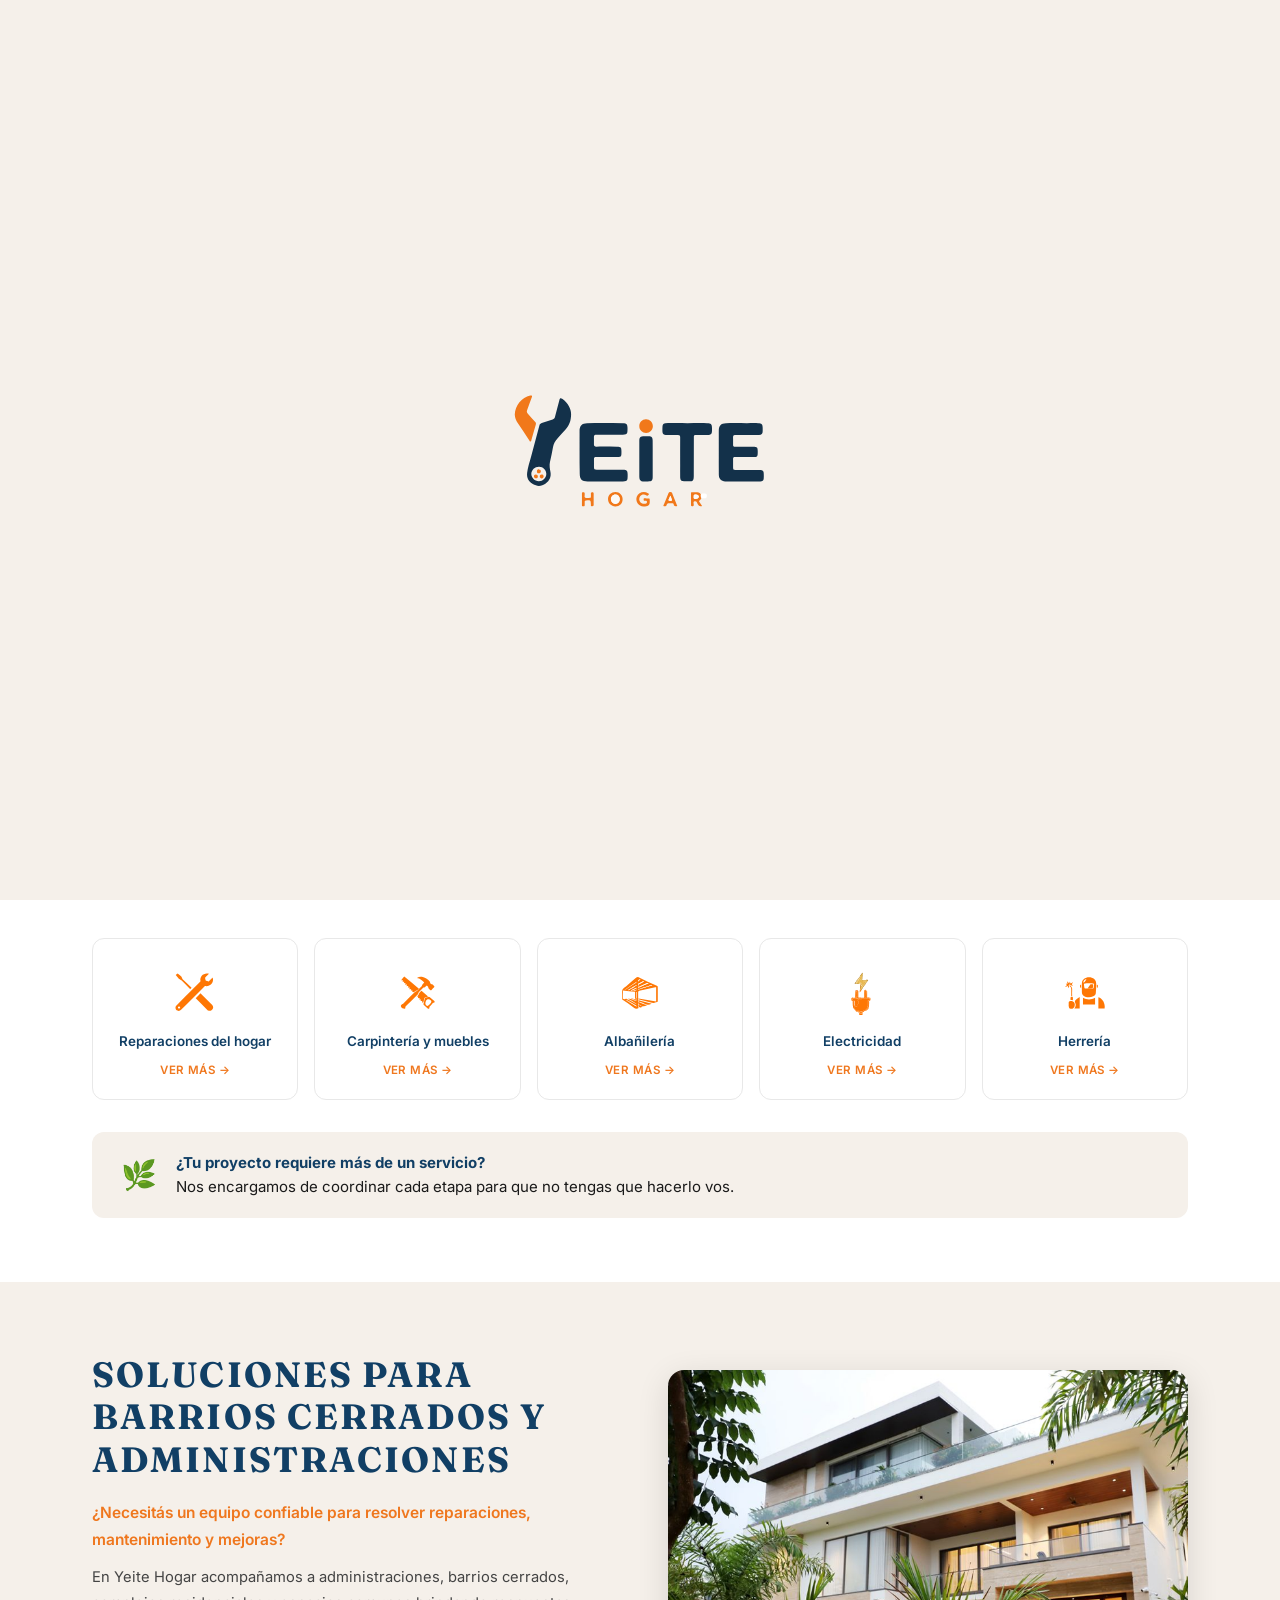
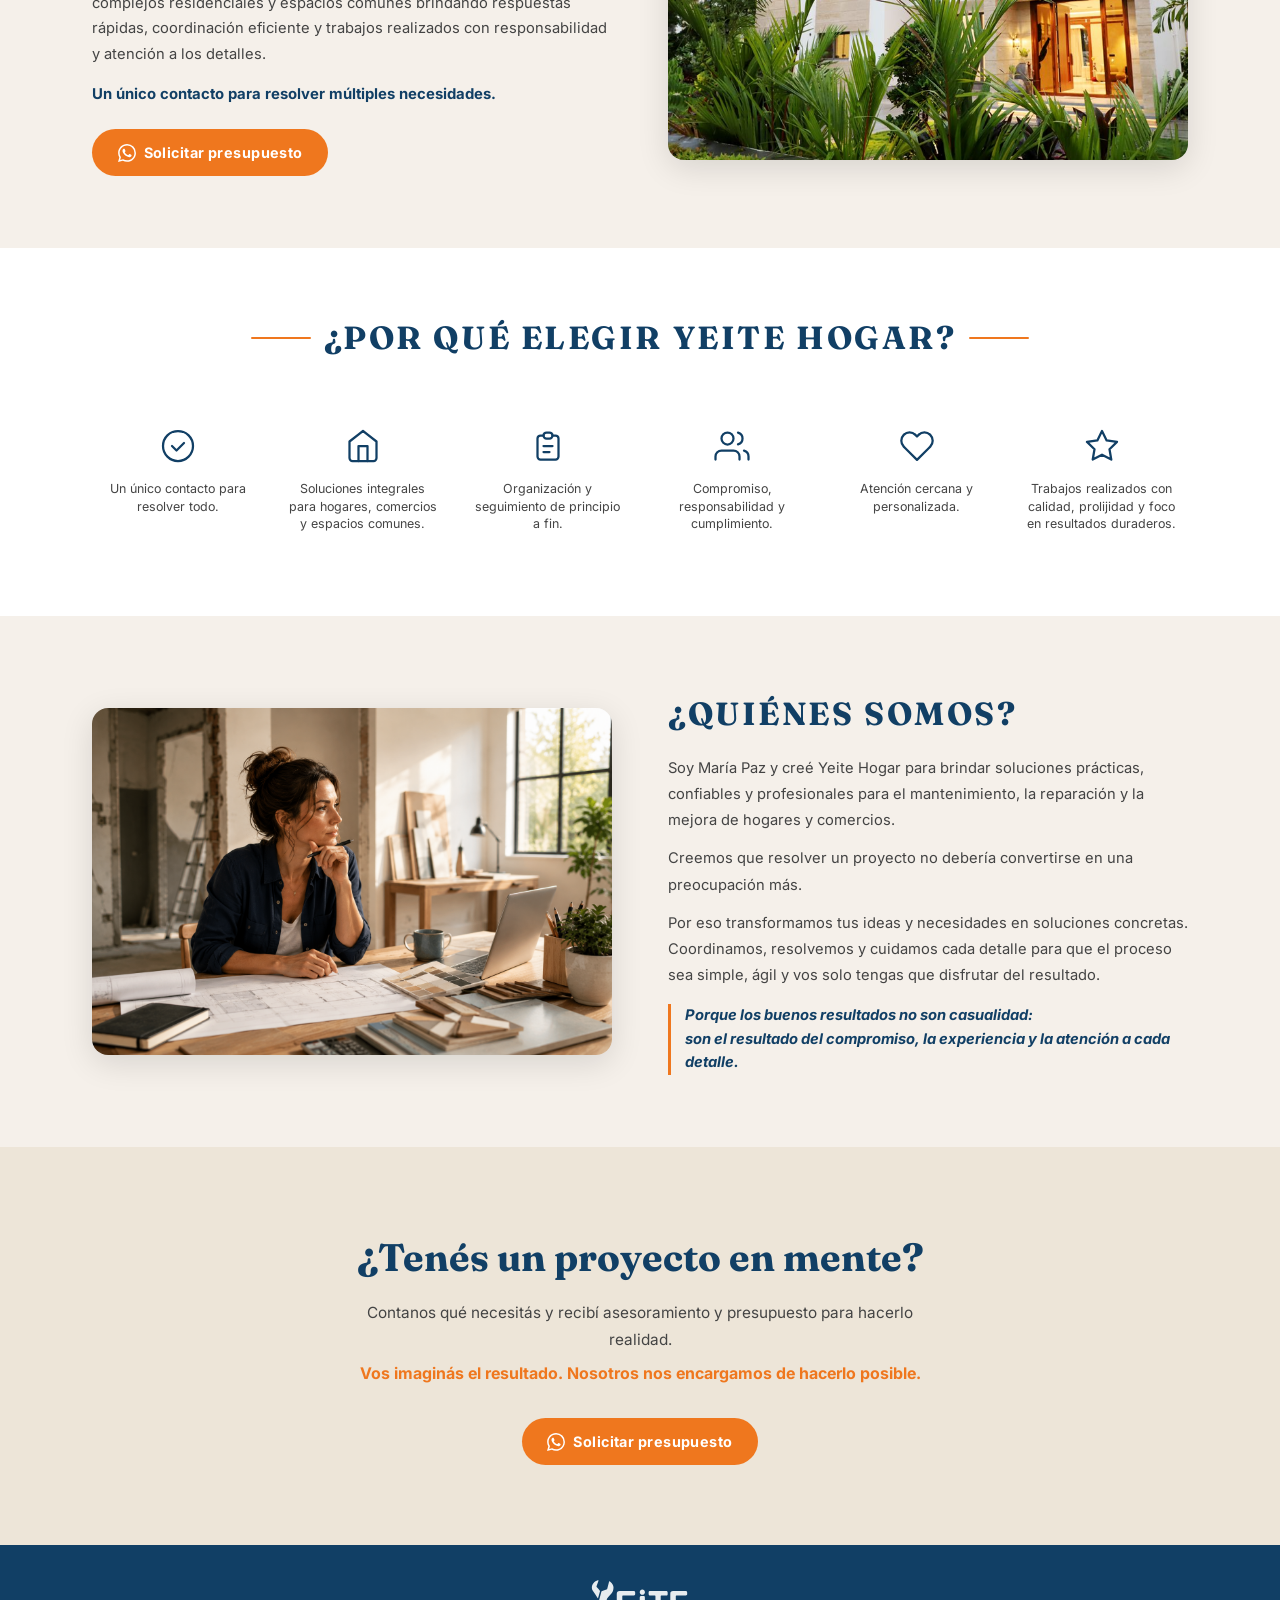
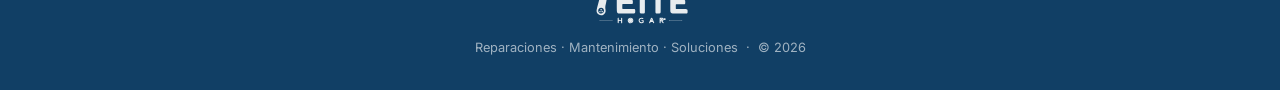
==== index.html @ 860bdb2c "Initial commit: sitio web Yeite Hogar Co-Authored-By: Claude Sonnet 5 <noreply@anthropic.com>" ====
<!DOCTYPE html>
<html lang="es">
<head>
  <meta charset="UTF-8">
  <meta name="viewport" content="width=device-width, initial-scale=1.0">
  <title>Yeite Hogar – Hogar · Mantenimiento · Soluciones</title>
  <link rel="preconnect" href="https://fonts.googleapis.com">
  <link rel="preconnect" href="https://fonts.gstatic.com" crossorigin>
  <link href="https://fonts.googleapis.com/css2?family=Fraunces:ital,opsz,wght@0,9..144,400;0,9..144,700;1,9..144,400&family=Inter:wght@400;500;600;700&display=swap" rel="stylesheet">
  <link rel="icon" type="image/x-icon" href="assets/img/favicon.ico">
  <link rel="stylesheet" href="assets/css/styles.css">

  <!-- Google tag (gtag.js) -->
<script async src="https://www.googletagmanager.com/gtag/js?id=G-6PPZXK1RP9"></script>
<script>
  window.dataLayer = window.dataLayer || [];
  function gtag(){dataLayer.push(arguments);}
  gtag('js', new Date());

  gtag('config', 'G-6PPZXK1RP9');
</script>

  <!-- Google tag (gtag.js) -->
<script async src="https://www.googletagmanager.com/gtag/js?id=G-9BJTFR44V6"></script>
<script>
  window.dataLayer = window.dataLayer || [];
  function gtag(){dataLayer.push(arguments);}
  gtag('js', new Date());

  gtag('config', 'G-9BJTFR44V6');
</script>

<!-- Google Tag Manager -->
<script>(function(w,d,s,l,i){w[l]=w[l]||[];w[l].push({'gtm.start':
new Date().getTime(),event:'gtm.js'});var f=d.getElementsByTagName(s)[0],
j=d.createElement(s),dl=l!='dataLayer'?'&l='+l:'';j.async=true;j.src=
'https://www.googletagmanager.com/gtm.js?id='+i+dl;f.parentNode.insertBefore(j,f);
})(window,document,'script','dataLayer','GTM-WVPDNW99');</script>
<!-- End Google Tag Manager -->
</head>
<body>

  <!-- Google Tag Manager (noscript) -->
<noscript><iframe src="https://www.googletagmanager.com/ns.html?id=GTM-WVPDNW99"
height="0" width="0" style="display:none;visibility:hidden"></iframe></noscript>
<!-- End Google Tag Manager (noscript) -->

  <!-- ── PRELOADER ── -->
  <div id="preloader" aria-hidden="true">
    <div class="preloader-logo-wrap">
      <svg id="preloader-logo" viewBox="0 0 600 292" xmlns="http://www.w3.org/2000/svg">
        <style>
          #preloader-logo .st3{fill:#13314A;}
          #preloader-logo .st4{fill:#F1781A;}
          #preloader-logo .st2{fill:#FFFFFF;}
          #preloader-logo .st5{fill:#FDFAF7;}
        </style>

        <g id="pl-llave">
          <path class="st3" d="M141,62.4c-0.1,16.2-4.4,26.4-12.3,35.2c-6.4,7.1-12.6,14.3-19.2,21.1c-5.4,5.7-8.9,12-10.2,19.9
            c-1.9,11.5-4.5,22.8-7.1,34.2c-1.8,8-0.1,15.7,1.2,23.6c1.9,11-2.1,20-11,26.4c-9.5,6.8-19.8,7.3-29.8,1.3
            c-9.5-5.6-14.4-14.4-13.1-25.4c1.4-12.8,5.9-25,9.1-37.5c6.2-24,12.9-47.9,19.1-72c0.9-3.4,2.6-4.9,5.6-5.9
            c8.4-2.8,16.7-5.9,25.1-8.5c3.2-1,4.7-2.7,5.5-6c3.2-12.8,6.7-25.5,10-38.3c1.4-5.3,2.7-5.8,7.4-2.7
            C133.4,35.9,141.1,51.2,141,62.4z M67.1,183.9c-9.7-0.2-17.7,7.3-17.9,16.5c-0.2,9.1,7.8,17.2,17.3,17.3
            c9.2,0.1,17.1-7.6,17.3-16.7C83.9,191.8,76.4,184,67.1,183.9z"/>
          <path class="st4" d="M11,63.7c0.9-21,16-39.4,35.6-43.8c1.3-0.3,2.8-1.1,3.9,0.1c1.1,1.2,0.2,2.6-0.2,3.9
            c-3.5,9.8-7,19.6-10.7,29.4c-1.3,3.3-1,5.6,1.6,8.3c5.9,6.2,11.3,12.8,17.1,19.2c1.7,1.8,2,3.4,1.3,5.8
            c-3.5,11.9-6.8,23.9-10.2,35.9c-0.4,1.3-0.4,3.1-2,3.4c-1.7,0.3-2.1-1.6-2.8-2.7c-9.6-14.4-19-28.9-28.7-43.2
            C12.4,74.9,11.4,69.2,11,63.7z"/>
          <path class="st4" d="M65.5,199.2c-2.3-0.3-3.6-2.2-3.4-5c0.2-2.7,2-4.2,4.7-4.1c2.9,0.1,4.7,1.9,4.4,4.8
            C71,197.7,69.3,199.5,65.5,199.2z"/>
          <path class="st4" d="M64.3,205.7c0,3.3-1.7,5-4.3,5.1c-2.6,0.1-4.6-1.4-4.7-4.1c-0.1-2.7,1.2-4.8,4.4-4.8
            C62.6,201.9,63.9,203.6,64.3,205.7z"/>
          <path class="st4" d="M73.1,211c-2.4-0.5-4.4-1.7-4.4-4.5c-0.1-2.9,1.4-4.7,4.4-4.7c2.7,0,4.4,1.5,4.5,4.2
            C77.8,208.9,75.9,210.4,73.1,211z"/>
        </g>

        <g class="pl-letter" data-x="160">
          <path class="st3" d="M160.5,150.3c0-16.4,0-32.8,0-49.1c0-11.7,5.6-17.7,17.4-17.8c27.6-0.2,55.2-0.1,82.9,0
            c8.2,0,10.3,2.5,10.4,10.8c0,16.1,0,16.1-16,16.1c-18.1,0-36.2,0-54.3,0c-6.4,0-7.2,0.9-7.2,7.3c0,4.8,0.1,9.7,0,14.5
            c-0.2,4,1.5,5.5,5.5,5.5c15.9-0.1,31.8,0,47.8,0c8.8,0,10.2,1.4,10.2,10.4c0,13.5-0.1,13.6-13.5,13.6c-14.5,0-29,0-43.5,0
            c-5.7,0-6.4,0.8-6.4,6.5c0,5.6,0,11.2,0,16.8c0.1,5.3,1,6.2,6.4,6.2c20.3,0,40.6,0,60.9,0.1c8.4,0,10.3,1.9,10.4,10.5
            c0.1,15.9-0.1,16.1-16.1,16.1c-25.4,0-50.9,0-76.3,0c-13.2,0-18.2-5.1-18.2-18.4C160.5,183.1,160.5,166.7,160.5,150.3z"/>
        </g>

        <g class="pl-letter" data-x="298">
          <path class="st3" d="M329.3,165.8c0,13.6,0,27.1,0,40.7c0,9.4-1.9,11.3-11.1,11.3c-3.9,0-7.8,0-11.7,0c-4.4,0-6.9-2.4-7.7-6.6
            c-0.3-1.7-0.4-3.4-0.4-5.1c0-26.8,0-53.6,0-80.5c0-10,1.8-11.9,12-12c3.3-0.1,6.6-0.2,9.8,0c6.8,0.3,8.9,2.5,9,9.2
            C329.4,137.1,329.3,151.5,329.3,165.8C329.3,165.8,329.3,165.8,329.3,165.8z"/>
          <path class="st4" d="M298.4,90.8c-0.1-8.8,6.8-16.1,15.3-16.1c8.8-0.1,16,7.2,16,16.1c0,8.3-7.1,15.5-15.5,15.5
            C305.4,106.3,298.5,99.6,298.4,90.8z"/>
        </g>

        <g class="pl-letter" data-x="340">
          <path class="st3" d="M409.4,83.4c15.1,0,30.3-0.1,45.4,0c9.5,0.1,11.3,2.1,11.4,11.7c0.1,15-0.5,15.6-15.8,15.7
            c-6.6,0-13.1,0-19.7,0c-6.1,0-6.4,0.2-6.4,6.3c-0.1,29.2-0.1,58.3-0.2,87.5c0,2.2-0.1,4.4-0.4,6.5c-0.5,4.4-3.2,6.6-7.6,6.6
            c-4.8,0.1-9.7,0.1-14.5,0c-6-0.1-8.8-2.7-8.9-8.9c-0.1-10.1,0-20.3,0-30.4c0-20.7-0.1-41.5,0-62.2c0-4.1-1.3-5.6-5.4-5.5
            c-8.4,0.2-16.8,0.1-25.3,0c-8-0.1-10.2-2.4-10.3-10.4c0-3.4,0-6.9,0.3-10.3c0.4-3.9,2.7-6,6.7-6.4c8.4-0.8,16.8-0.3,25.2-0.4
            C392.6,83.3,401,83.4,409.4,83.4C409.4,83.4,409.4,83.4,409.4,83.4z"/>
        </g>

        <g class="pl-letter" data-x="481">
          <path class="st3" d="M481.8,150.3c0-16.5,0-33.1,0-49.6c0-11.6,4.8-16.9,16.7-17.2c16.1-0.4,32.2-0.1,48.2-0.1
            c8.6,0,17.2-0.1,25.8,0c8.4,0.1,10.5,2.3,10.6,10.6c0,2.7,0,5.3,0,8c-0.1,6.1-2.4,8.5-8.5,8.5c-16.9,0-33.7,0-50.6,0
            c-9.3,0-9.3,0-9.2,9.4c0,3.9,0,7.8,0,11.7c0,5.9,0.3,6.2,6.5,6.2c13.3,0,26.5,0,39.8,0c9.2,0,10.5,1.2,10.6,10.5
            c0.1,13.1-0.3,13.5-13.1,13.4c-12.5,0-25,0-37.5,0c-6,0-6.3,0.3-6.3,6.5c0,5.5,0,10.9,0,16.4c0,6,0.7,6.8,6.6,6.8
            c17.3,0,34.7,0,52,0c1.7,0,3.4,0.1,5.1,0.1c4.1,0,6.6,2.2,6.9,6.1c0.4,4.5,0.4,9.1,0.1,13.5c-0.4,4.7-2.9,6.7-7.9,6.7
            c-27,0.1-54,0.1-81,0c-9.3,0-14.6-5.7-14.7-15.1C481.7,185.3,481.8,167.8,481.8,150.3z"/>
        </g>

        <g class="pl-letter" data-x="166">
          <path class="st4" d="M193.1,258.9c0,4.4-0.1,8.7,0,13.1c0.1,2.4-0.8,3.2-3.2,3.3c-2.4,0-3.6-0.6-3.2-3.1c0-0.3,0-0.6,0-0.9
            c-0.2-10.7-0.6-11-11.7-9.6c-2,0.3-2.7,1.1-2.6,2.9c0.1,2.3-0.1,4.7,0,7c0.1,2.4-0.4,3.6-3.3,3.7c-3.2,0.1-3.1-1.7-3.1-3.8
            c0-8.6,0.1-17.2,0-25.7c0-2.1,0.5-3.1,2.9-3.1c2.2,0,3.7,0.5,3.5,3.1c-0.1,0.6-0.1,1.3,0,1.9c0.4,2.6-1.7,6.4,1.2,7.7
            c3.5,1.5,7.7,0.5,11.6,0.2c1.4-0.1,1.5-1.3,1.5-2.5c0-2.2,0.1-4.4,0-6.6c-0.1-2.2,0-3.9,3.1-3.8c2.8,0,3.4,1.2,3.3,3.7
            C193,250.5,193.1,254.7,193.1,258.9z"/>
        </g>

        <g class="pl-letter" data-x="226">
          <path class="st4" d="M259.9,259c-0.1,9.8-7.2,16.8-16.9,16.7c-9.5-0.1-16.8-7.4-16.8-17c0-9.4,7.7-16.6,17.3-16.5
            C253,242.4,260.1,249.7,259.9,259z M253.4,258.6c-0.1-5.9-4.6-10.6-10.2-10.6c-5.8,0-10.5,5.1-10.3,11c0.2,6.3,4.7,10.9,10.5,10.8
            C249.4,269.6,253.5,265.1,253.4,258.6z"/>
          <path class="st5" d="M253.4,258.6c0.1,6.4-4,11-10,11.2c-5.8,0.2-10.3-4.4-10.5-10.8c-0.2-5.9,4.6-11,10.3-11
            C248.8,248,253.3,252.7,253.4,258.6z"/>
        </g>

        <g class="pl-letter" data-x="284">
          <path class="st4" d="M315.5,257.1c7.7,0.2,6.7-1.5,7,6.4c0.2,8.6-1.8,10.6-11,12c-14.4,2.2-22.8-11.2-19-22.1
            c3.6-10.3,16.7-14.5,25.9-8.3c1.3,0.9,3.5,1.6,1.5,3.8c-1.3,1.5-2.1,3.1-4.8,1.3c-5.5-3.5-11.3-2.5-14.7,1.8
            c-3.2,4-2.8,10.7,0.9,14.6c2.9,3,9.3,3.9,13.1,2c1.9-1,1.5-2.5,1.6-4c0.1-2.1-1.3-2.2-2.8-2.2c-0.9,0-1.9,0-2.8,0
            c-2.1,0-1.9-1.5-2-2.9c0-1.4,0.2-2.5,1.9-2.5C312.1,257.1,313.8,257.1,315.5,257.1z"/>
        </g>

        <g class="pl-letter" data-x="357">
          <path class="st4" d="M386,274.6c-4.6,1.1-7.6,0.8-8.3-3.9c-0.3-2-1.7-2.7-3.7-2.6c-2.3,0.1-4.7,0.2-7,0c-3-0.3-4.6,0.9-5.5,3.7
            c-0.4,1.5-0.7,3.6-3.1,3.5c-1.4,0-3.1,0.6-4-0.5c-0.9-1,0.3-2.3,0.7-3.4c3.3-8.4,6.8-16.7,10.1-25.1c0.9-2.4,2-3.7,5-3.7
            c3.2,0,3.8,1.8,4.7,4.1C378.6,255.9,382.3,265.1,386,274.6z M369.8,250.8c-1.3,3.2-2.4,6.2-3.7,9.1c-0.7,1.7-0.5,2.5,1.6,2.7
            c6.3,0.8,7.1-0.2,4.7-6.1C371.7,254.7,371.5,252.6,369.8,250.8z"/>
          <path class="st5" d="M369.8,250.8c1.7,1.7,1.9,3.8,2.6,5.7c2.4,6,1.6,6.9-4.7,6.1c-2-0.3-2.3-1-1.6-2.7
            C367.4,257,368.5,254,369.8,250.8z"/>
        </g>

        <g class="pl-letter" data-x="410">
          <path class="st4" d="M443.3,274.6c-4.9,1.6-7.6,0-10-3.9c-1.7-2.9-2.4-8.3-7.4-6.8c-4,1.2-1.5,5.6-1.8,8.5
            c-0.3,2.8-1.7,2.7-3.7,2.8c-2.1,0.2-2.7-0.7-2.7-2.7c0.1-9,0-18.1,0-27.1c0-1.6,0.2-2.7,2.3-2.6c4,0.1,8.1-0.2,12.1,0.1
            c4.4,0.3,8,2.3,9.2,6.7c1.2,4.3,1,8.8-3.4,11.7c-2,1.3-1.9,2.3-0.7,4.1C439.3,268.1,441.1,271.2,443.3,274.6z M424,253.4
            c-0.6,3.3,0.1,5.1,4,4.8c3.6-0.3,7.1-0.2,7.8-4.7c0.4-3.1-2.7-5.3-6.8-5.4C425.2,248.1,422.9,249.3,424,253.4z"/>
          <path class="st5" d="M424,253.4c-1-4.2,1.2-5.3,5-5.3c4.1,0.1,7.2,2.3,6.8,5.4c-0.6,4.5-4.2,4.4-7.8,4.7
            C424.1,258.5,423.3,256.7,424,253.4z"/>
          <path class="st2" d="M450,256.6h-5.7c-2.3,0-4.1-1.9-4.1-4.1v-2.6c0-2.3,1.9-4.1,4.1-4.1h5.7c2.3,0,4.1,1.9,4.1,4.1v2.6
            C454.1,254.8,452.3,256.6,450,256.6z"/>
        </g>
      </svg>
    </div>
  </div>

  <!-- ── NAV ── -->
  <nav>
    <div class="nav-inner">
      <a class="nav-logo" href="index.html">
        <img src="assets/img/logo.svg" alt="Yeite Hogar">
      </a>
      <button class="nav-toggle" aria-label="Abrir menú" aria-expanded="false">
        <span></span><span></span><span></span>
      </button>
      <ul class="nav-links">
        <li class="nav-dropdown">
          <button class="nav-drop-toggle" aria-haspopup="true" aria-expanded="false">
            Servicios
            <svg class="nav-drop-caret" viewBox="0 0 24 24"><polyline points="6 9 12 15 18 9"/></svg>
          </button>
          <ul class="nav-dropdown-menu">
            <li><a href="servicios/reparaciones-hogar.html">Reparaciones del hogar</a></li>
            <li><a href="servicios/carpinteria-muebles.html">Carpintería y muebles</a></li>
            <li><a href="servicios/albanileria.html">Albañilería</a></li>
            <li><a href="servicios/electricidad.html">Electricidad</a></li>
            <li><a href="servicios/herreria.html">Herrería</a></li>
          </ul>
        </li>
        <li><a href="#consorcios">Consorcios y administraciones</a></li>
        <li><a href="#quienes">Sobre nosotros</a></li>
        <li><a href="https://www.instagram.com/yeiteservicios" target="_blank">  <img src="assets/img/ico-instagram.svg" alt="Instagram" width="20px"></a></li>
        <li>
          <a href="https://wa.me/5491125984838?text=Hola%20Yeite%20Hogar%2C%20necesito%20un%20presupuesto." class="nav-cta" target="_blank" rel="noopener">
            <img src="assets/img/ico-whatsapp.svg" alt="">
            Solicitar presupuesto
          </a>
        </li>
      </ul>
    </div>
  </nav>

  <!-- ══════════════════════════════════════════════
       HERO
       ══════════════════════════════════════════════ -->
  <section id="hero">
    <div class="hero-inner">
      <div class="hero-text">
        <h1 class="hero-headline">
          Todo lo que tu hogar o comercio necesita,<br>
          <span class="accent">resuelto en un solo lugar.</span>
        </h1>
        <div class="hero-divider"></div>
        <p class="hero-lead">Vos nos contás qué necesitás.<br>Nosotros nos ocupamos del resto.</p>
        <p class="hero-sub">Realizamos reparaciones, instalaciones, mantenimiento y mejoras para hogares y comercios, ocupándonos de cada etapa del trabajo con compromiso, prolijidad y atención a los detalles.</p>
        <a href="https://wa.me/5491125984838?text=Hola%20Yeite%20Hogar%2C%20necesito%20un%20presupuesto." class="btn-orange" target="_blank" rel="noopener">
          <img src="assets/img/ico-whatsapp.svg" alt="">
          Solicitar presupuesto
        </a>
        <div class="hero-wa-note">
          <img src="assets/img/ico-whatsapp2.svg" alt="">
          Respuesta rápida
        </div>
      </div>
      <div class="hero-img-wrap">
        <video class="hero-video" autoplay muted loop playsinline preload="auto" poster="assets/img/image0.png" aria-label="Interior de hogar moderno">
          <source src="assets/img/video-hero.mp4" type="video/mp4">
        </video>
      </div>
    </div>
  </section>

  <!-- ══════════════════════════════════════════════
       SERVICIOS
       ══════════════════════════════════════════════ -->
  <section id="servicios">
    <div class="wrap">
      <div class="section-header-center">
        <h2>Servicios</h2>
        <p>Brindamos soluciones prácticas, eficientes y duraderas para que tus espacios funcionen exactamente como los necesitás.</p>
      </div>

      <div class="servicios-grid">

        <a class="srv-card" href="servicios/reparaciones-hogar.html">
          <div class="srv-card-icon"><img src="assets/img/ico-accesorios.svg" alt=""></div>
          <h3>Reparaciones del hogar</h3>
          <span class="srv-card-more">Ver más →</span>
        </a>

        <a class="srv-card" href="servicios/carpinteria-muebles.html">
          <div class="srv-card-icon"><img src="assets/img/ico-carpinteria.svg" alt=""></div>
          <h3>Carpintería y muebles</h3>
          <span class="srv-card-more">Ver más →</span>
        </a>

        <a class="srv-card" href="servicios/albanileria.html">
          <div class="srv-card-icon"><img src="assets/img/ico-pergola.svg" alt=""></div>
          <h3>Albañilería</h3>
          <span class="srv-card-more">Ver más →</span>
        </a>

        <a class="srv-card" href="servicios/electricidad.html">
          <div class="srv-card-icon"><img src="assets/img/ico-electrico.svg" alt=""></div>
          <h3>Electricidad</h3>
          <span class="srv-card-more">Ver más →</span>
        </a>

        <a class="srv-card" href="servicios/herreria.html">
          <div class="srv-card-icon"><img src="assets/img/ico-herreria.svg" alt=""></div>
          <h3>Herrería</h3>
          <span class="srv-card-more">Ver más →</span>
        </a>

      </div>

      <div class="banner-cta">
        <div class="banner-cta-icon">🌿</div>
        <p><strong>¿Tu proyecto requiere más de un servicio?</strong><br>
        Nos encargamos de coordinar cada etapa para que no tengas que hacerlo vos.</p>
      </div>
    </div>
  </section>

  <!-- ══════════════════════════════════════════════
       CONSORCIOS Y ADMINISTRACIONES
       ══════════════════════════════════════════════ -->
  <section id="consorcios">
    <div class="consorcios-inner">
      <div class="consorcios-text">
        <h2>Soluciones para barrios cerrados y administraciones</h2>
        <p class="c-lead">¿Necesitás un equipo confiable para resolver reparaciones, mantenimiento y mejoras?</p>
        <p>En Yeite Hogar acompañamos a administraciones, barrios cerrados, complejos residenciales y espacios comunes brindando respuestas rápidas, coordinación eficiente y trabajos realizados con responsabilidad y atención a los detalles.</p>
        <p class="c-bold">Un único contacto para resolver múltiples necesidades.</p>
        <a href="https://wa.me/5491125984838?text=Hola%20Yeite%20Hogar%2C%20necesito%20un%20presupuesto." class="btn-orange" target="_blank" rel="noopener">
          <img src="assets/img/ico-whatsapp.svg" alt="">
          Solicitar presupuesto
        </a>
      </div>
      <div class="consorcios-img">
        <img src="assets/img/nosotros.png" alt="Barrio cerrado">
      </div>
    </div>
  </section>

  <!-- ══════════════════════════════════════════════
       POR QUÉ ELEGIRNOS
       ══════════════════════════════════════════════ -->
  <section id="porque">
    <div class="porque-inner">
      <div class="section-header-center">
        <h2>¿Por qué elegir Yeite Hogar?</h2>
      </div>
      <div class="porque-grid">

        <div class="porque-item">
          <div class="porque-item-icon">
            <svg viewBox="0 0 24 24"><circle cx="12" cy="12" r="10"/><path d="M8 12l3 3 5-5"/></svg>
          </div>
          <p>Un único contacto para resolver todo.</p>
        </div>

        <div class="porque-item">
          <div class="porque-item-icon">
            <svg viewBox="0 0 24 24"><path d="M3 9l9-7 9 7v11a2 2 0 01-2 2H5a2 2 0 01-2-2z"/><polyline points="9 22 9 12 15 12 15 22"/></svg>
          </div>
          <p>Soluciones integrales para hogares, comercios y espacios comunes.</p>
        </div>

        <div class="porque-item">
          <div class="porque-item-icon">
            <svg viewBox="0 0 24 24"><path d="M9 5H7a2 2 0 00-2 2v12a2 2 0 002 2h10a2 2 0 002-2V7a2 2 0 00-2-2h-2"/><rect x="9" y="3" width="6" height="4" rx="2"/><path d="M9 12h6M9 16h4"/></svg>
          </div>
          <p>Organización y seguimiento de principio a fin.</p>
        </div>

        <div class="porque-item">
          <div class="porque-item-icon">
            <svg viewBox="0 0 24 24"><path d="M17 21v-2a4 4 0 00-4-4H5a4 4 0 00-4 4v2"/><circle cx="9" cy="7" r="4"/><path d="M23 21v-2a4 4 0 00-3-3.87M16 3.13a4 4 0 010 7.75"/></svg>
          </div>
          <p>Compromiso, responsabilidad y cumplimiento.</p>
        </div>

        <div class="porque-item">
          <div class="porque-item-icon">
            <svg viewBox="0 0 24 24"><path d="M20.84 4.61a5.5 5.5 0 00-7.78 0L12 5.67l-1.06-1.06a5.5 5.5 0 00-7.78 7.78l1.06 1.06L12 21.23l7.78-7.78 1.06-1.06a5.5 5.5 0 000-7.78z"/></svg>
          </div>
          <p>Atención cercana y personalizada.</p>
        </div>

        <div class="porque-item">
          <div class="porque-item-icon">
            <svg viewBox="0 0 24 24"><polygon points="12 2 15.09 8.26 22 9.27 17 14.14 18.18 21.02 12 17.77 5.82 21.02 7 14.14 2 9.27 8.91 8.26 12 2"/></svg>
          </div>
          <p>Trabajos realizados con calidad, prolijidad y foco en resultados duraderos.</p>
        </div>

      </div>
    </div>
  </section>

  <!-- ══════════════════════════════════════════════
       QUIÉNES SOMOS
       ══════════════════════════════════════════════ -->
  <section id="quienes">
    <div class="quienes-inner">
      <div class="quienes-img">
        <img src="assets/img/image1.png" alt="Equipo Yeite Hogar">
      </div>
      <div class="quienes-content">
        <h2>¿Quiénes somos?</h2>
        <p>Soy María Paz y creé Yeite Hogar para brindar soluciones prácticas, confiables y profesionales para el mantenimiento, la reparación y la mejora de hogares y comercios.</p>
        <p>Creemos que resolver un proyecto no debería convertirse en una preocupación más.</p>
        <p>Por eso transformamos tus ideas y necesidades en soluciones concretas. Coordinamos, resolvemos y cuidamos cada detalle para que el proceso sea simple, ágil y vos solo tengas que disfrutar del resultado.</p>
        <div class="q-bold">
          Porque los buenos resultados no son casualidad:<br>
          son el resultado del compromiso, la experiencia y la atención a cada detalle.
        </div>
      </div>
    </div>
  </section>

  <!-- ══════════════════════════════════════════════
       CTA FINAL
       ══════════════════════════════════════════════ -->
  <section id="cta-final">
    <div class="cta-final-inner">
      <h2>¿Tenés un proyecto en mente?</h2>
      <p class="cta-sub">Contanos qué necesitás y recibí asesoramiento y presupuesto para hacerlo realidad.</p>
      <span class="cta-accent">Vos imaginás el resultado. Nosotros nos encargamos de hacerlo posible.</span>
      <a href="https://wa.me/5491125984838?text=Hola%20Yeite%20Hogar%2C%20necesito%20un%20presupuesto." class="btn-orange" target="_blank" rel="noopener">
        <img src="assets/img/ico-whatsapp.svg" alt="">
        Solicitar presupuesto
      </a>
    </div>
  </section>

  <!-- ── FOOTER ── -->
  <footer>
    <img src="assets/img/logo_footer.svg" width="100" alt="Yeite Hogar">
    <p>Reparaciones · Mantenimiento · Soluciones &nbsp;·&nbsp; © 2026</p>
  </footer>

  <!-- ── WA Flotante ── -->
  <a class="wa-float" href="https://wa.me/5491125984838?text=Hola%20Yeite%20Hogar%2C%20necesito%20un%20presupuesto." target="_blank" rel="noopener" aria-label="Contactar por WhatsApp">
    <img src="assets/img/ico-whatsapp.svg" alt="">
  </a>

  <script>
    // Preloader animado: llave → gira y encastra → letras en cascada → fade out
    (function () {
      const preloader = document.getElementById('preloader');
      if (!preloader) return;
      const llave = document.getElementById('pl-llave');
      const logo = document.getElementById('preloader-logo');
      const letters = Array.from(document.querySelectorAll('.pl-letter'))
        .sort((a, b) => parseFloat(a.dataset.x) - parseFloat(b.dataset.x));
      const reduced = window.matchMedia('(prefers-reduced-motion: reduce)').matches;

      document.body.classList.add('pl-locked');

      function finish() {
        preloader.classList.add('pl-fade-out');
        document.body.classList.remove('pl-locked');
        setTimeout(() => preloader.classList.add('pl-done'), 400);
      }

      // Failsafe: nunca dejar el preloader colgado.
      const failsafe = setTimeout(finish, 5000);

      if (reduced) {
        llave.style.transition = 'none';
        llave.style.transform = 'translate(0,0) scale(1) rotate(0deg)';
        llave.classList.add('pl-appear');
        letters.forEach(l => l.classList.add('pl-in'));
        setTimeout(() => { clearTimeout(failsafe); finish(); }, 300);
        return;
      }

      requestAnimationFrame(() => llave.classList.add('pl-appear'));
      setTimeout(() => llave.classList.add('pl-spin'), 300);

      const letterStart = 300 + 1250;
      const staggerWindow = 700;
      const step = staggerWindow / letters.length;
      letters.forEach((l, i) => {
        setTimeout(() => l.classList.add('pl-in'), letterStart + i * step);
      });

      const lastLetterIn = letterStart + (letters.length - 1) * step + 320;
      setTimeout(() => logo.classList.add('pl-settle'), lastLetterIn);

      const holdEnd = lastLetterIn + 200 + 400;
      setTimeout(() => { clearTimeout(failsafe); finish(); }, holdEnd);
    })();

    // Menú hamburguesa
    const toggle = document.querySelector('.nav-toggle');
    const links  = document.querySelector('.nav-links');
    toggle.addEventListener('click', () => {
      const open = links.classList.toggle('open');
      toggle.classList.toggle('open', open);
      toggle.setAttribute('aria-expanded', open);
    });
    links.querySelectorAll('a').forEach(a => {
      a.addEventListener('click', () => {
        links.classList.remove('open');
        toggle.classList.remove('open');
        toggle.setAttribute('aria-expanded', false);
      });
    });

    // Dropdown "Servicios"
    document.querySelectorAll('.nav-dropdown').forEach(drop => {
      const dropToggle = drop.querySelector('.nav-drop-toggle');
      dropToggle.addEventListener('click', (e) => {
        e.stopPropagation();
        const isOpen = drop.classList.toggle('open');
        dropToggle.setAttribute('aria-expanded', isOpen);
      });
    });
    document.addEventListener('click', () => {
      document.querySelectorAll('.nav-dropdown.open').forEach(d => {
        d.classList.remove('open');
        d.querySelector('.nav-drop-toggle').setAttribute('aria-expanded', 'false');
      });
    });

    // Nav: transparente en hero → blanco al hacer scroll
    const nav = document.querySelector('nav');
    const updateNav = () => {
      nav.classList.toggle('scrolled', window.scrollY > 40);
    };
    window.addEventListener('scroll', updateNav, { passive: true });
    updateNav();

    // Video del hero: forzar mute (por si el navegador ignora el atributo) y
    // pausarlo si el usuario prefiere menos movimiento.
    const heroVideo = document.querySelector('.hero-video');
    if (heroVideo) {
      heroVideo.muted = true;
      const prefersReducedMotion = window.matchMedia('(prefers-reduced-motion: reduce)');
      if (prefersReducedMotion.matches) {
        heroVideo.pause();
      } else {
        heroVideo.play().catch(() => {});
      }
    }
  </script>

</body>
</html>
---- assets/css/styles.css ----
*, *::before, *::after { box-sizing: border-box; margin: 0; padding: 0; }

    :root {
      --navy:    #113F65;
      --orange:  #EF771E;
      --cream:   #F5F0EA;
      --cream2:  #EDE5D8;
      --white:   #FFFFFF;
      --ink:     #1A1A1A;
      --ink2:    #444444;
      --muted:   #888888;
      --max-w:   1160px;
    }

    html { scroll-behavior: smooth; }
    body { font-family: 'Inter', sans-serif; color: var(--ink); background: var(--white); font-size: 16px; line-height: 1.6; }
    img { display: block; max-width: 100%; }
    a { text-decoration: none; }

    .wrap { max-width: var(--max-w); margin: 0 auto; padding: 0 2rem; }

    /* ── Botones ── */
    .btn-orange {
      display: inline-flex; align-items: center; gap: .5rem;
      background: var(--orange); color: var(--white);
      font-weight: 700; font-size: .9rem; letter-spacing: .03em;
      padding: .75rem 1.6rem; border-radius: 50px;
      transition: background .2s; white-space: nowrap;
    }
    .btn-orange:hover { background: #d4660f; }
    .btn-orange img { width: 18px; height: 18px; }

    .btn-outline {
      display: inline-flex; align-items: center; gap: .5rem;
      border: 2px solid var(--navy); color: var(--navy);
      font-weight: 600; font-size: .9rem;
      padding: .65rem 1.4rem; border-radius: 50px;
      transition: background .2s, color .2s;
    }
    .btn-outline:hover { background: var(--navy); color: var(--white); }

    /* ── NAV ── */
    nav {
      position: fixed; top: 0; left: 0; right: 0; z-index: 100;
      background: transparent;
      border-bottom: 1px solid transparent;
      height: 68px;
      transition: background .35s ease, border-color .35s ease, box-shadow .35s ease;
    }
    nav.scrolled {
      background: rgba(255,255,255,.97);
      backdrop-filter: blur(12px);
      -webkit-backdrop-filter: blur(12px);
      border-bottom: 1px solid rgba(0,0,0,.07);
      box-shadow: 0 2px 12px rgba(0,0,0,.06);
    }
    .nav-inner {
      max-width: var(--max-w); margin: 0 auto; padding: 0 2rem;
      height: 100%; display: flex; align-items: center; justify-content: space-between; gap: 2rem;
    }
    .nav-logo img { height: 44px; width: auto; }

    .nav-links { list-style: none; display: flex; align-items: center; gap: 2rem; }
    .nav-links a {
      font-size: .75rem; font-weight: 600; color: var(--navy);
      letter-spacing: .04em; text-transform: uppercase;
      transition: color .2s;
    }
    .nav-links a:hover { color: var(--orange); }

    .nav-cta {
      background: var(--orange) !important;
      color: var(--white) !important;
      padding: .45rem 1.2rem !important;
      border-radius: 50px !important;
      display: inline-flex !important; align-items: center; gap: .4rem;
    }
    .nav-cta:hover { background: #d4660f !important; color: var(--white) !important; }
    .nav-cta img { width: 16px; height: 16px; }

    .nav-toggle {
      display: none; flex-direction: column; gap: 5px;
      background: none; border: none; cursor: pointer; padding: 4px;
    }
    .nav-toggle span {
      display: block; width: 24px; height: 2px;
      background: var(--navy); border-radius: 2px;
      transition: transform .25s, opacity .25s;
    }
    .nav-toggle.open span:nth-child(1) { transform: translateY(7px) rotate(45deg); }
    .nav-toggle.open span:nth-child(2) { opacity: 0; }
    .nav-toggle.open span:nth-child(3) { transform: translateY(-7px) rotate(-45deg); }

    /* ── NAV: dropdown "Servicios" ── */
    .nav-dropdown { position: relative; }
    .nav-drop-toggle {
      display: inline-flex; align-items: center; gap: .35rem;
      background: none; border: none; cursor: pointer; padding: 0;
      font-family: inherit; font-size: .75rem; font-weight: 600; color: var(--navy);
      letter-spacing: .04em; text-transform: uppercase;
      transition: color .2s;
    }
    .nav-drop-toggle:hover { color: var(--orange); }
    .nav-drop-caret {
      width: 12px; height: 12px; stroke: currentColor; fill: none;
      stroke-width: 2; stroke-linecap: round; stroke-linejoin: round;
      transition: transform .2s;
    }
    .nav-dropdown.open .nav-drop-caret { transform: rotate(180deg); }

    .nav-dropdown-menu {
      list-style: none; position: absolute; top: calc(100% + 14px); left: 50%;
      transform: translateX(-50%);
      background: var(--white); border-radius: 12px;
      box-shadow: 0 8px 28px rgba(0,0,0,.14);
      padding: .5rem; min-width: 230px; display: none; z-index: 150;
    }
    .nav-dropdown.open .nav-dropdown-menu { display: block; }
    .nav-dropdown-menu li a {
      display: block; padding: .6rem .9rem; border-radius: 8px;
      font-size: .8rem; font-weight: 500; color: var(--ink2);
      text-transform: none; letter-spacing: 0; white-space: nowrap;
    }
    .nav-dropdown-menu li a:hover { background: var(--cream); color: var(--navy); }

    @media (hover: hover) and (pointer: fine) {
      .nav-dropdown:hover .nav-dropdown-menu { display: block; }
      .nav-dropdown:hover .nav-drop-caret { transform: rotate(180deg); }
      /* Puente invisible que cubre el espacio entre el botón y el menú
         para que el :hover no se pierda al mover el mouse entre ambos. */
      .nav-dropdown-menu::before {
        content: '';
        position: absolute;
        top: -14px; left: 0; right: 0; height: 14px;
      }
    }

    /* ══════════════════════════════════════════════
       HERO — full viewport, imagen de fondo real
       ══════════════════════════════════════════════ */
  /*   #hero {
      position: relative;
      min-height: 90vh;
      overflow: hidden;
      display: flex;
      align-items: center;
    }
 */
    /* Imagen ocupa todo el fondo del hero */
   /*  .hero-img-wrap {
      position: absolute;
      inset: 0;
      z-index: 0;
    }
    .hero-img-wrap img {
      width: 100%; height: 100%;
      object-fit: cover;
      object-position: right center;
    } */
    /* Gradiente: crema sólido izquierda → transparente derecha */
  /*   .hero-img-wrap::after {
      content: '';
      position: absolute; inset: 0;
      background: linear-gradient(
        to right,
        rgba(245,240,234,1)    0%,
        rgba(245,240,234,0.97) 0%,
        rgba(245,240,234,0.85) 7%,
        rgba(245,240,234,0.1)  100%,
        rgba(245,240,234,0)    21%
      )
    } */

    /* Contenedor del texto sobre la imagen */
   /*  .hero-inner {
      position: relative; z-index: 1;
      width: 100%; max-width: var(--max-w);
      margin: 0 auto;
      padding: 0 2rem;
      min-height: 90vh;
      display: flex;
      align-items: center;
    }

    .hero-text {
      padding: 7rem 0 5rem;
      max-width: 500px;
    }

    .hero-headline {
      font-family: 'Fraunces', serif;
      font-size: clamp(2rem, 3.6vw, 3rem);
      font-weight: 700; line-height: 1.15;
      color: var(--navy); margin-bottom: .5rem;
    }
    .hero-headline .accent { color: var(--orange); }

    .hero-divider {
      width: 48px; height: 3px;
      background: var(--orange); margin: 1.1rem 0;
      border-radius: 2px;
    }

    .hero-lead {
      font-size: 1.08rem; font-weight: 600;
      color: var(--navy); margin-bottom: .5rem;
    }
    .hero-sub {
      font-size: .92rem; color: var(--ink2);
      line-height: 1.7; margin-bottom: 1.8rem; max-width: 400px;
    }

    .hero-wa-note {
      margin-top: .9rem;
      display: flex; align-items: center; gap: .45rem;
      font-size: .78rem; font-weight: 600; color: var(--muted);
      text-transform: uppercase; letter-spacing: .08em;
    }
    .hero-wa-note img { width: 16px; height: 16px; opacity: .6; } */


     /* ══════════════════════════════════════════════
       HERO
       ══════════════════════════════════════════════ */
    #hero {
      padding-top: 68px;
      background: var(--cream);
      overflow: hidden;
    }
    .hero-inner {
      margin: 0 auto;
      display: grid; grid-template-columns: 1fr 1fr;
      align-items: center; gap: 0;
    }
    .hero-text { padding: 4rem 4rem 4rem 4rem; }

    .hero-headline {
      font-family: 'Fraunces', serif;
      font-size: clamp(2rem, 3.6vw, 3rem);
      font-weight: 700; line-height: 1.15;
      color: var(--navy); margin-bottom: .5rem;
    }
    .hero-headline .accent { color: var(--orange); }

    .hero-divider {
      width: 48px; height: 3px;
      background: var(--orange); margin: 1.1rem 0;
      border-radius: 2px;
    }

    .hero-lead {
      font-size: 1.08rem; font-weight: 600;
      color: var(--navy); margin-bottom: .5rem;
    }
    .hero-sub {
      font-size: .92rem; color: var(--ink2);
      line-height: 1.7; margin-bottom: 1.8rem; max-width: 400px;
    }

    .hero-wa-note {
      margin-top: .9rem;
      display: flex; align-items: center; gap: .45rem;
      font-size: .78rem; font-weight: 600; color: var(--muted);
      text-transform: uppercase; letter-spacing: .08em;
    }
    .hero-wa-note img { width: 16px; height: 16px; opacity: .6; }

    .hero-img-wrap {
      height: 100%; min-height: 480px;
      position: relative; overflow: hidden;
    }
    .hero-img-wrap img,
    .hero-img-wrap video {
      width: 100%; height: 100%; object-fit: cover;
      object-position: center;
    }

    /* ══════════════════════════════════════════════
       SERVICIOS
       ══════════════════════════════════════════════ */
    #servicios { background: var(--white); padding: 4rem 0; }

    .section-header-center {
      text-align: center; margin-bottom: 2.5rem;
    }
    .section-header-center h2 {
      font-family: 'Fraunces', serif;
      font-size: clamp(1.5rem, 2.5vw, 2rem);
      font-weight: 700; color: var(--navy);
      text-transform: uppercase; letter-spacing: .08em;
      display: flex; align-items: center; justify-content: center; gap: .8rem;
    }
    .section-header-center h2::before,
    .section-header-center h2::after {
      content: ''; flex: 1; max-width: 60px;
      height: 2px; background: var(--orange); border-radius: 1px;
    }
    .section-header-center p {
      font-size: .94rem; color: var(--ink2);
      max-width: 520px; margin: .75rem auto 0; line-height: 1.7;
    }

    .servicios-grid {
      display: grid;
      grid-template-columns: repeat(5, 1fr);
      gap: 1rem;
    }
    .servicios-grid.servicios-grid--compact {
      grid-template-columns: repeat(4, 1fr);
    }

    .srv-card {
      border: 1.5px solid #E8E8E8;
      border-radius: 12px;
      padding: 1.6rem 1rem 1.2rem;
      display: flex; flex-direction: column;
      align-items: center; text-align: center; gap: .7rem;
      transition: box-shadow .2s, border-color .2s;
      background: var(--white);
    }
    .srv-card:hover {
      border-color: var(--orange);
      box-shadow: 0 4px 18px rgba(239,119,30,.12);
    }
    .srv-card-icon {
      width: 56px; height: 56px;
      display: flex; align-items: center; justify-content: center;
    }
    .srv-card-icon img { width: 44px; height: 44px; }
    .srv-card h3 {
      font-size: .84rem; font-weight: 600;
      color: var(--navy); line-height: 1.35;
    }
    .srv-card-more {
      font-size: .72rem; font-weight: 600; color: var(--orange);
      text-transform: uppercase; letter-spacing: .04em;
    }

    /* Banner CTA pequeño */
    .banner-cta {
      background: var(--cream); margin-top: 2rem; border-radius: 12px;
      padding: 1.2rem 1.8rem;
      display: flex; align-items: center; gap: 1.2rem;
    }
    .banner-cta-icon { font-size: 1.8rem; flex-shrink: 0; }
    .banner-cta p { font-size: .94rem; color: var(--ink); }
    .banner-cta p strong { color: var(--navy); }

    /* ══════════════════════════════════════════════
       CONSORCIOS / ADMINISTRACIONES
       ══════════════════════════════════════════════ */
    #consorcios { background: var(--cream); padding: 4.5rem 0; }

    .consorcios-inner {
      max-width: var(--max-w); margin: 0 auto; padding: 0 2rem;
      display: grid; grid-template-columns: 1fr 1fr;
      gap: 3.5rem; align-items: center;
    }

    .consorcios-text h2 {
      font-family: 'Fraunces', serif;
      font-size: clamp(1.6rem, 2.8vw, 2.2rem);
      font-weight: 700; color: var(--navy);
      text-transform: uppercase; letter-spacing: .06em;
      line-height: 1.2; margin-bottom: 1.1rem;
    }
    .consorcios-text .c-lead {
      font-size: .97rem; font-weight: 600;
      color: var(--orange); margin-bottom: .75rem;
    }
    .consorcios-text p {
      font-size: .92rem; color: var(--ink2);
      line-height: 1.75; margin-bottom: .6rem;
    }
    .consorcios-text .c-bold {
      font-weight: 700; color: var(--navy);
      font-size: .93rem; margin: .8rem 0 1.4rem;
    }

    .consorcios-img img {
      width: 100%; border-radius: 16px;
      box-shadow: 0 8px 32px rgba(0,0,0,.12);
    }

    /* ══════════════════════════════════════════════
       POR QUÉ ELEGIRNOS
       ══════════════════════════════════════════════ */
    #porque { background: var(--white); padding: 4rem 0; }

    .porque-inner { max-width: var(--max-w); margin: 0 auto; padding: 0 2rem; }

    .porque-grid {
      display: grid;
      grid-template-columns: repeat(6, 1fr);
      gap: .75rem; margin-top: 2.5rem;
    }
    .porque-item {
      display: flex; flex-direction: column;
      align-items: center; text-align: center; gap: .6rem;
      padding: 1.2rem .6rem;
    }
    .porque-item-icon {
      width: 48px; height: 48px;
      display: flex; align-items: center; justify-content: center;
    }
    .porque-item-icon svg {
      width: 36px; height: 36px;
      stroke: var(--navy); fill: none;
      stroke-width: 1.5; stroke-linecap: round; stroke-linejoin: round;
    }
    .porque-item p {
      font-size: .78rem; color: var(--ink2);
      line-height: 1.4;
    }

    /* ══════════════════════════════════════════════
       QUIÉNES SOMOS
       ══════════════════════════════════════════════ */
    #quienes { background: var(--cream); padding: 4.5rem 0; }

    .quienes-inner {
      max-width: var(--max-w); margin: 0 auto; padding: 0 2rem;
      display: grid; grid-template-columns: 1fr 1fr;
      gap: 3.5rem; align-items: center;
    }

    .quienes-img img {
      width: 100%; border-radius: 16px;
      box-shadow: 0 8px 32px rgba(0,0,0,.12);
    }

    .quienes-content h2 {
      font-family: 'Fraunces', serif;
      font-size: clamp(1.5rem, 2.5vw, 2rem);
      font-weight: 700; color: var(--navy);
      text-transform: uppercase; letter-spacing: .08em;
      margin-bottom: 1rem;
    }
    .quienes-content p {
      font-size: .92rem; color: var(--ink2);
      line-height: 1.78; margin-bottom: .75rem;
    }
    .quienes-content .q-bold {
      font-size: .92rem; font-weight: 700;
      color: var(--navy); font-style: italic;
      border-left: 3px solid var(--orange);
      padding-left: .9rem; margin-top: 1rem;
      line-height: 1.6;
    }

    /* ══════════════════════════════════════════════
       CTA FINAL
       ══════════════════════════════════════════════ */
    #cta-final {
      background: var(--cream2);
      padding: 5rem 0; text-align: center;
    }
    .cta-final-inner { max-width: 640px; margin: 0 auto; padding: 0 2rem; }

    .cta-final-inner h2 {
      font-family: 'Fraunces', serif;
      font-size: clamp(1.8rem, 3vw, 2.5rem);
      font-weight: 700; color: var(--navy);
      margin-bottom: .75rem;
    }
    .cta-final-inner .cta-sub {
      font-size: .96rem; color: var(--ink2);
      margin-bottom: .5rem; line-height: 1.7;
    }
    .cta-final-inner .cta-accent {
      font-size: 1rem; font-weight: 700;
      color: var(--orange); margin-bottom: 2rem;
      display: block;
    }

    /* ══════════════════════════════════════════════
       FOOTER
       ══════════════════════════════════════════════ */
    footer {
      background: var(--navy);
      color: rgba(255,255,255,.6);
      padding: 2rem;
      text-align: center;
      font-size: .8rem;
    }
    footer img { margin: 0 auto .75rem; opacity: .9; }
    footer p { line-height: 1.6; }

    /* ── WA Float ── */
    .wa-float {
      position: fixed; bottom: 24px; right: 24px; z-index: 200;
      width: 56px; height: 56px; background: #25D366;
      border-radius: 50%; display: flex; align-items: center; justify-content: center;
      box-shadow: 0 4px 16px rgba(0,0,0,.22);
      transition: transform .2s;
    }
    .wa-float:hover { transform: scale(1.08); }
    .wa-float img { width: 30px; height: 30px; }

    /* ══════════════════════════════════════════════
       PÁGINA DE SERVICIO INDIVIDUAL
       ══════════════════════════════════════════════ */
    .service-hero { padding-top: 68px; background: var(--cream); overflow: hidden; }
    .service-hero-inner {
      max-width: var(--max-w); margin: 0 auto; padding: 4rem 2rem;
      display: grid; grid-template-columns: 1fr 1fr;
      gap: 3rem; align-items: center;
    }
    .service-breadcrumb {
      font-size: .78rem; font-weight: 600; color: var(--muted);
      text-transform: uppercase; letter-spacing: .06em;
      margin-bottom: 1.1rem; display: flex; align-items: center; gap: .4rem;
    }
    .service-breadcrumb a { color: var(--navy); }
    .service-breadcrumb a:hover { color: var(--orange); }
    .service-hero-text h1 {
      font-family: 'Fraunces', serif;
      font-size: clamp(1.8rem, 3.4vw, 2.6rem);
      font-weight: 700; color: var(--navy); line-height: 1.15;
      text-transform: uppercase; letter-spacing: .04em;
      margin-bottom: .6rem;
    }
    .service-lead {
      font-size: 1.02rem; font-weight: 600; color: var(--orange); margin-bottom: .8rem;
    }
    .service-sub {
      font-size: .94rem; color: var(--ink2); line-height: 1.75;
      margin-bottom: 1.8rem; max-width: 460px;
    }
    .service-hero-img img {
      width: 100%; border-radius: 16px;
      box-shadow: 0 8px 32px rgba(0,0,0,.12);
    }

    #service-tareas { background: var(--white); padding: 4rem 0; }
    .service-tareas-list {
      display: grid; grid-template-columns: repeat(2, 1fr);
      gap: 1rem; margin-top: 2.5rem;
    }
    .service-tarea-item {
      display: flex; align-items: flex-start; gap: .8rem;
      border: 1.5px solid #E8E8E8; border-radius: 12px; padding: 1rem 1.2rem;
    }
    .service-tarea-item svg {
      width: 20px; height: 20px; flex-shrink: 0; margin-top: 2px;
      stroke: var(--orange); fill: none; stroke-width: 2;
      stroke-linecap: round; stroke-linejoin: round;
    }
    .service-tarea-item p { font-size: .92rem; color: var(--ink2); line-height: 1.5; }

    #otros-servicios { background: var(--cream); padding: 4rem 0; }

    /* ── Slider de imágenes del hero de servicio ── */
    .hero-slider { position: absolute; inset: 0; }
    .hero-slide {
      position: absolute; inset: 0; opacity: 0;
      transition: opacity .6s ease; pointer-events: none;
    }
    .hero-slide.is-active { opacity: 1; pointer-events: auto; }
    .hero-slide img { width: 100%; height: 100%; object-fit: cover; object-position: center; }

    .hero-slider-arrow {
      position: absolute; top: 50%; transform: translateY(-50%);
      width: 40px; height: 40px; border-radius: 50%; border: none;
      background: rgba(255,255,255,.85); color: var(--navy);
      font-size: 1.5rem; line-height: 1; cursor: pointer; z-index: 5;
      display: flex; align-items: center; justify-content: center;
      transition: background .2s;
    }
    .hero-slider-arrow:hover { background: var(--white); }
    .hero-slider-prev { left: 16px; }
    .hero-slider-next { right: 16px; }

    .hero-slider-dots {
      position: absolute; bottom: 20px; left: 0; right: 0; z-index: 5;
      display: flex; justify-content: center; gap: .5rem;
    }
    .hero-slider-dot {
      width: 9px; height: 9px; border-radius: 50%; border: none;
      background: rgba(255,255,255,.6); cursor: pointer; padding: 0;
      transition: background .2s, transform .2s;
    }
    .hero-slider-dot.is-active { background: var(--orange); transform: scale(1.2); }

    @media (prefers-reduced-motion: reduce) {
      .hero-slide { transition: none; }
    }

    /* ══════════════════════════════════════════════
       RESPONSIVE
       ══════════════════════════════════════════════ */
    @media (max-width: 1024px) {
      .servicios-grid { grid-template-columns: repeat(3, 1fr); }
      .porque-grid { grid-template-columns: repeat(4, 1fr); }
    }

    @media (max-width: 860px) {
      .nav-toggle { display: flex; }
      .nav-links {
        display: none; position: absolute;
        top: 68px; left: 0; right: 0;
        background: var(--white);
        border-bottom: 1px solid #eee;
        flex-direction: column; align-items: stretch;
        gap: 0; padding: .4rem 0;
      }
      .nav-links.open { display: flex; }
      .nav-links li { border-top: 1px solid #eee; }
      .nav-links a { display: block; padding: .85rem 2rem; font-size: .9rem; }
      .nav-cta { margin: .5rem 2rem !important; text-align: center !important; justify-content: center; }

      /* Dropdown "Servicios" pasa a acordeón dentro del menú mobile */
      .nav-drop-toggle { display: flex; width: 100%; justify-content: space-between; padding: .85rem 2rem; }
      .nav-dropdown-menu {
        position: static; transform: none; box-shadow: none; border-radius: 0;
        padding: 0; background: var(--cream); min-width: 0;
      }
      .nav-dropdown-menu li a { padding: .7rem 2.6rem; font-size: .85rem; }

      /* Hero mobile */
        .hero-inner { grid-template-columns: 1fr; }
      .hero-text { padding: 2.5rem 1.5rem; }
      .hero-img-wrap { min-height: 280px; }


      .consorcios-inner,
      .quienes-inner,
      .service-hero-inner { grid-template-columns: 1fr; gap: 2rem; }
      .quienes-img { order: -1; }
      .service-hero-inner { padding: 2.5rem 1.5rem; }

      .servicios-grid,
      .servicios-grid.servicios-grid--compact { grid-template-columns: repeat(2, 1fr); }
      .porque-grid { grid-template-columns: repeat(3, 1fr); }
      .service-tareas-list { grid-template-columns: 1fr; }
    }

    @media (max-width: 560px) {
      .servicios-grid,
      .servicios-grid.servicios-grid--compact { grid-template-columns: repeat(2, 1fr); }
      .porque-grid { grid-template-columns: repeat(2, 1fr); }
      .cta-final-inner h2 { font-size: 1.6rem; }
      .btn-orange, .btn-outline { width: 100%; justify-content: center; }
    }

    @media (prefers-reduced-motion: reduce) {
      html { scroll-behavior: auto; }
      * { transition: none !important; }
    }

    /* ══════════════════════════════════════════════
       PRELOADER
       ══════════════════════════════════════════════ */
    #preloader {
      position: fixed; inset: 0; z-index: 9999;
      display: flex; align-items: center; justify-content: center;
      background: var(--cream);
      transition: opacity .35s ease;
    }
    #preloader.pl-fade-out { opacity: 0; pointer-events: none; }
    #preloader.pl-done { display: none; }

    .preloader-logo-wrap { width: min(42vw, 260px); }
    #preloader-logo { display: block; width: 100%; height: auto; overflow: visible; }

    #pl-llave {
      transform-origin: 70px 125px;
      opacity: 0;
      transform: translate(146px,-129px) scale(2.3) rotate(0deg);
    }
    #pl-llave.pl-appear {
      opacity: 1;
      transition: opacity .3s cubic-bezier(.33,0,.2,1);
    }
    #pl-llave.pl-spin {
      transform: translate(0,0) scale(1) rotate(360deg);
      transition: transform 1.25s cubic-bezier(.65,0,.3,1);
    }

    .pl-letter {
      opacity: 0;
      transform: translateY(10px) scale(.94);
      transform-box: fill-box;
      transform-origin: center;
    }
    .pl-letter.pl-in {
      opacity: 1;
      transform: translateY(0) scale(1);
      transition: opacity .32s cubic-bezier(.2,.8,.2,1), transform .32s cubic-bezier(.2,.8,.2,1);
    }

    #preloader-logo.pl-settle { animation: pl-settle-bounce .3s ease-out; }
    @keyframes pl-settle-bounce {
      0%   { transform: scale(1); }
      45%  { transform: scale(1.025); }
      100% { transform: scale(1); }
    }

    body.pl-locked { overflow: hidden; }

    @media (prefers-reduced-motion: reduce) {
      #pl-llave, .pl-letter, #preloader { transition: none !important; }
      #preloader-logo.pl-settle { animation: none !important; }
    }
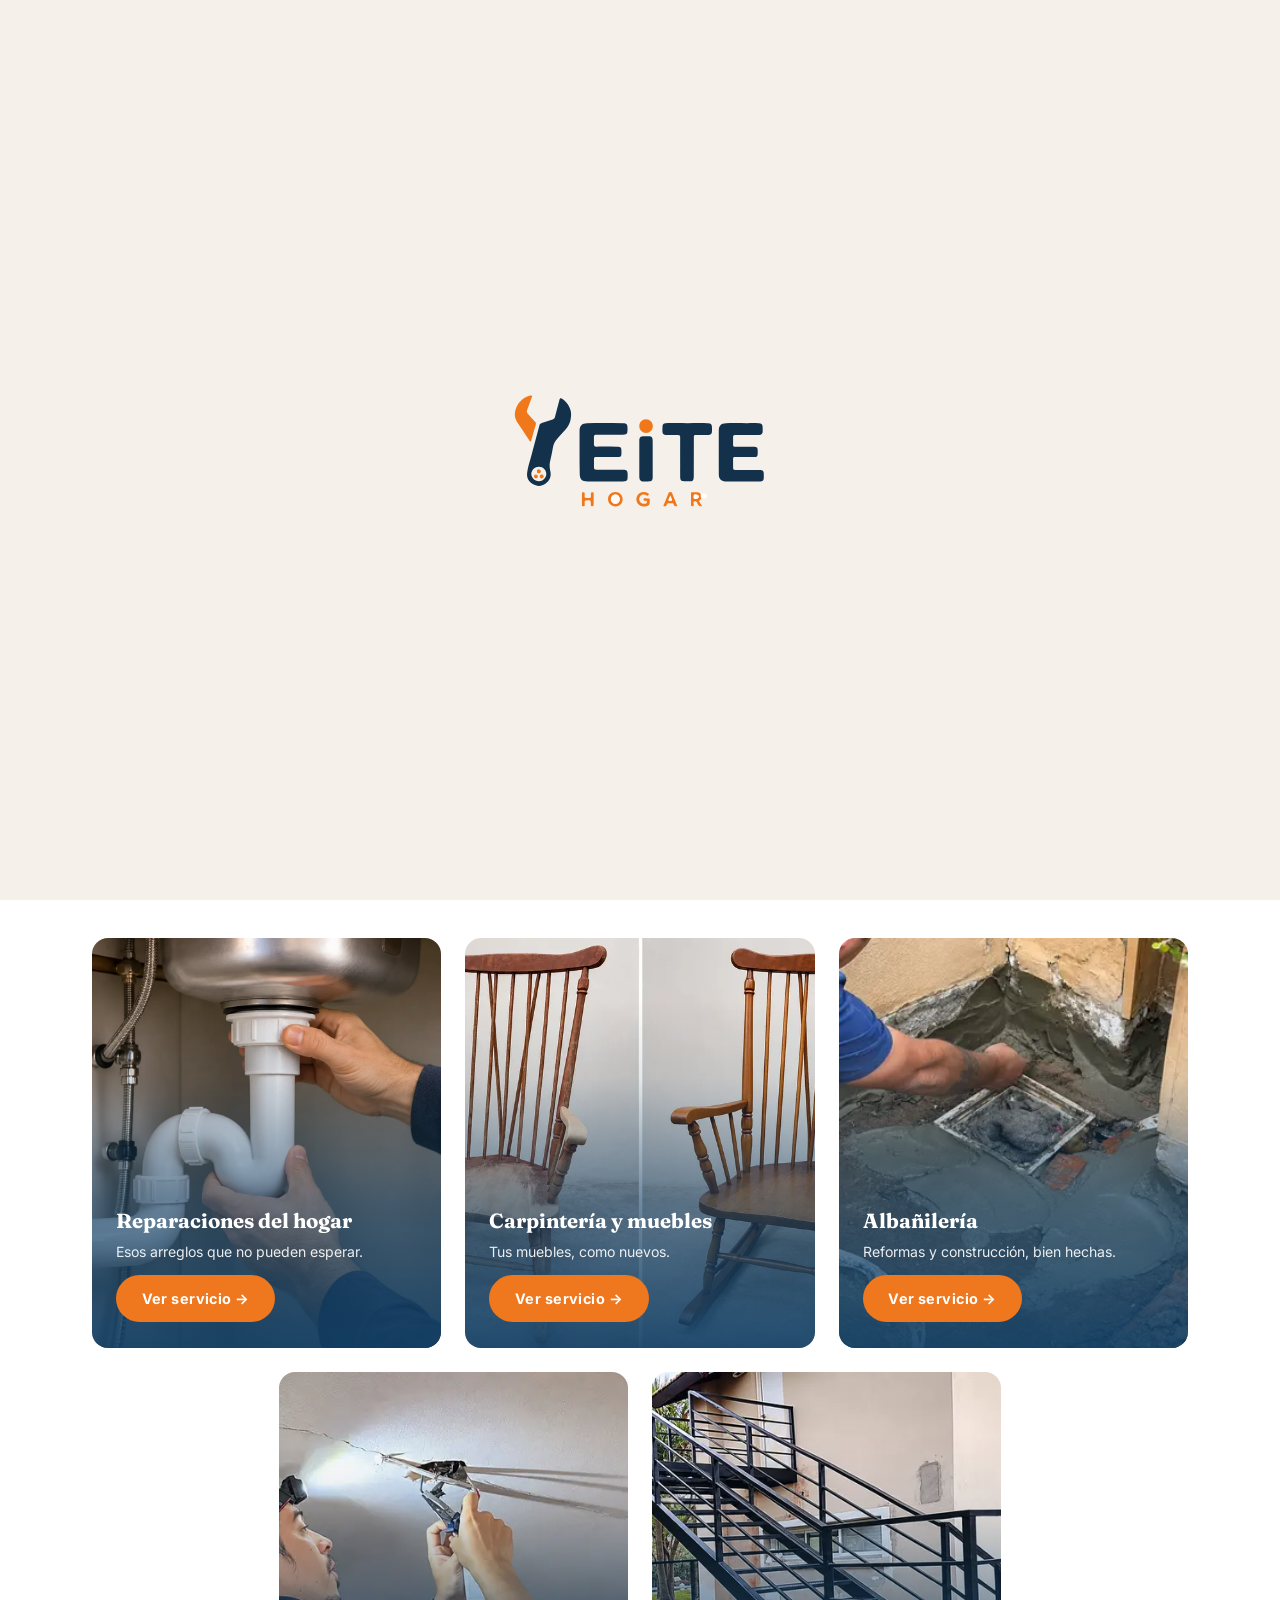
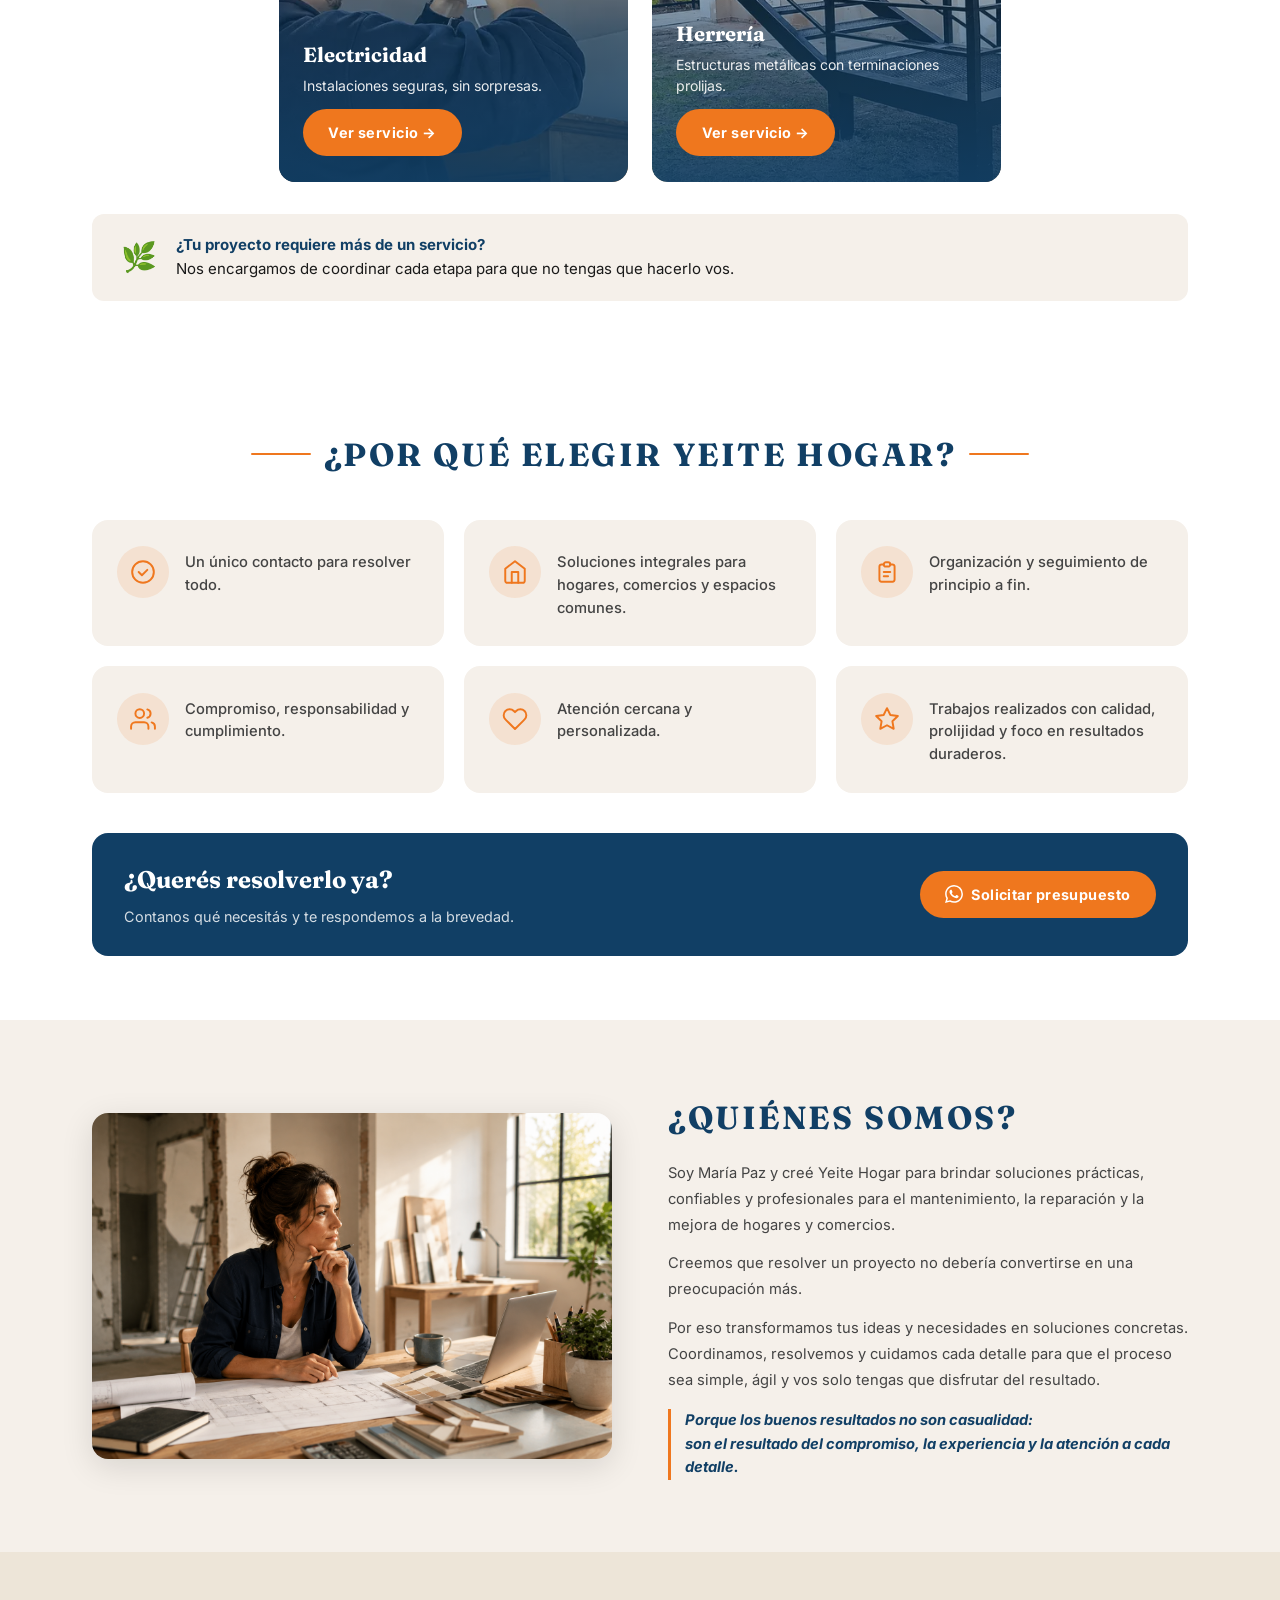
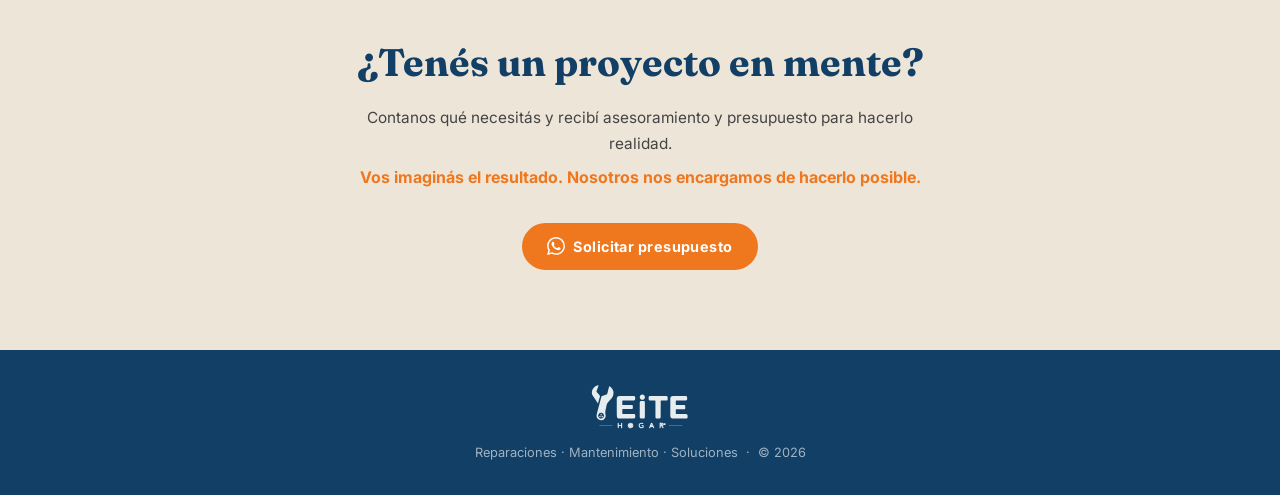
==== commit 19c97a98: "Rediseñar sección Servicios con galería fotográfica y refrescar Por qué elegirnos Reemplaza las card" ====
--- a/index.html
+++ b/index.html
@@ -177,7 +177,6 @@
             <li><a href="servicios/herreria.html">Herrería</a></li>
           </ul>
         </li>
-        <li><a href="#consorcios">Consorcios y administraciones</a></li>
         <li><a href="#quienes">Sobre nosotros</a></li>
         <li><a href="https://www.instagram.com/yeiteservicios" target="_blank">  <img src="assets/img/ico-instagram.svg" alt="Instagram" width="20px"></a></li>
         <li>
@@ -230,36 +229,66 @@
         <p>Brindamos soluciones prácticas, eficientes y duraderas para que tus espacios funcionen exactamente como los necesitás.</p>
       </div>
 
-      <div class="servicios-grid">
-
-        <a class="srv-card" href="servicios/reparaciones-hogar.html">
-          <div class="srv-card-icon"><img src="assets/img/ico-accesorios.svg" alt=""></div>
-          <h3>Reparaciones del hogar</h3>
-          <span class="srv-card-more">Ver más →</span>
-        </a>
-
-        <a class="srv-card" href="servicios/carpinteria-muebles.html">
-          <div class="srv-card-icon"><img src="assets/img/ico-carpinteria.svg" alt=""></div>
-          <h3>Carpintería y muebles</h3>
-          <span class="srv-card-more">Ver más →</span>
-        </a>
-
-        <a class="srv-card" href="servicios/albanileria.html">
-          <div class="srv-card-icon"><img src="assets/img/ico-pergola.svg" alt=""></div>
-          <h3>Albañilería</h3>
-          <span class="srv-card-more">Ver más →</span>
-        </a>
-
-        <a class="srv-card" href="servicios/electricidad.html">
-          <div class="srv-card-icon"><img src="assets/img/ico-electrico.svg" alt=""></div>
-          <h3>Electricidad</h3>
-          <span class="srv-card-more">Ver más →</span>
-        </a>
-
-        <a class="srv-card" href="servicios/herreria.html">
-          <div class="srv-card-icon"><img src="assets/img/ico-herreria.svg" alt=""></div>
-          <h3>Herrería</h3>
-          <span class="srv-card-more">Ver más →</span>
+      <div class="servicios-photo-grid">
+
+        <a class="srv-photo-card" href="servicios/reparaciones-hogar.html">
+          <picture class="srv-photo-card-media">
+            <source srcset="assets/img/servicios-home/reparaciones-hogar.webp" type="image/webp">
+            <img src="assets/img/servicios-home/reparaciones-hogar.jpg" alt="" loading="lazy" decoding="async">
+          </picture>
+          <div class="srv-photo-card-content">
+            <h3>Reparaciones del hogar</h3>
+            <p>Esos arreglos que no pueden esperar.</p>
+            <span class="srv-photo-card-cta btn-orange">Ver servicio →</span>
+          </div>
+        </a>
+
+        <a class="srv-photo-card" href="servicios/carpinteria-muebles.html">
+          <picture class="srv-photo-card-media">
+            <source srcset="assets/img/servicios-home/carpinteria-muebles.webp" type="image/webp">
+            <img src="assets/img/servicios-home/carpinteria-muebles.jpg" alt="" loading="lazy" decoding="async">
+          </picture>
+          <div class="srv-photo-card-content">
+            <h3>Carpintería y muebles</h3>
+            <p>Tus muebles, como nuevos.</p>
+            <span class="srv-photo-card-cta btn-orange">Ver servicio →</span>
+          </div>
+        </a>
+
+        <a class="srv-photo-card" href="servicios/albanileria.html">
+          <picture class="srv-photo-card-media">
+            <source srcset="assets/img/servicios-home/albanileria.webp" type="image/webp">
+            <img src="assets/img/servicios-home/albanileria.jpg" alt="" loading="lazy" decoding="async">
+          </picture>
+          <div class="srv-photo-card-content">
+            <h3>Albañilería</h3>
+            <p>Reformas y construcción, bien hechas.</p>
+            <span class="srv-photo-card-cta btn-orange">Ver servicio →</span>
+          </div>
+        </a>
+
+        <a class="srv-photo-card" href="servicios/electricidad.html">
+          <picture class="srv-photo-card-media">
+            <source srcset="assets/img/servicios-home/electricidad.webp" type="image/webp">
+            <img src="assets/img/servicios-home/electricidad.jpg" alt="" loading="lazy" decoding="async">
+          </picture>
+          <div class="srv-photo-card-content">
+            <h3>Electricidad</h3>
+            <p>Instalaciones seguras, sin sorpresas.</p>
+            <span class="srv-photo-card-cta btn-orange">Ver servicio →</span>
+          </div>
+        </a>
+
+        <a class="srv-photo-card" href="servicios/herreria.html">
+          <picture class="srv-photo-card-media">
+            <source srcset="assets/img/servicios-home/herreria.webp" type="image/webp">
+            <img src="assets/img/servicios-home/herreria.jpg" alt="" loading="lazy" decoding="async">
+          </picture>
+          <div class="srv-photo-card-content">
+            <h3>Herrería</h3>
+            <p>Estructuras metálicas con terminaciones prolijas.</p>
+            <span class="srv-photo-card-cta btn-orange">Ver servicio →</span>
+          </div>
         </a>
 
       </div>
@@ -268,27 +297,6 @@
         <div class="banner-cta-icon">🌿</div>
         <p><strong>¿Tu proyecto requiere más de un servicio?</strong><br>
         Nos encargamos de coordinar cada etapa para que no tengas que hacerlo vos.</p>
-      </div>
-    </div>
-  </section>
-
-  <!-- ══════════════════════════════════════════════
-       CONSORCIOS Y ADMINISTRACIONES
-       ══════════════════════════════════════════════ -->
-  <section id="consorcios">
-    <div class="consorcios-inner">
-      <div class="consorcios-text">
-        <h2>Soluciones para barrios cerrados y administraciones</h2>
-        <p class="c-lead">¿Necesitás un equipo confiable para resolver reparaciones, mantenimiento y mejoras?</p>
-        <p>En Yeite Hogar acompañamos a administraciones, barrios cerrados, complejos residenciales y espacios comunes brindando respuestas rápidas, coordinación eficiente y trabajos realizados con responsabilidad y atención a los detalles.</p>
-        <p class="c-bold">Un único contacto para resolver múltiples necesidades.</p>
-        <a href="https://wa.me/5491125984838?text=Hola%20Yeite%20Hogar%2C%20necesito%20un%20presupuesto." class="btn-orange" target="_blank" rel="noopener">
-          <img src="assets/img/ico-whatsapp.svg" alt="">
-          Solicitar presupuesto
-        </a>
-      </div>
-      <div class="consorcios-img">
-        <img src="assets/img/nosotros.png" alt="Barrio cerrado">
       </div>
     </div>
   </section>
@@ -345,6 +353,17 @@
           <p>Trabajos realizados con calidad, prolijidad y foco en resultados duraderos.</p>
         </div>
 
+      </div>
+
+      <div class="porque-cta">
+        <div class="porque-cta-text">
+          <h3>¿Querés resolverlo ya?</h3>
+          <p>Contanos qué necesitás y te respondemos a la brevedad.</p>
+        </div>
+        <a href="https://wa.me/5491125984838?text=Hola%20Yeite%20Hogar%2C%20necesito%20un%20presupuesto." class="btn-orange" target="_blank" rel="noopener">
+          <img src="assets/img/ico-whatsapp.svg" alt="">
+          Solicitar presupuesto
+        </a>
       </div>
     </div>
   </section>
--- a/assets/css/styles.css
+++ b/assets/css/styles.css
@@ -336,6 +336,84 @@
       text-transform: uppercase; letter-spacing: .04em;
     }
 
+    /* ── Servicios: galería fotográfica (home) ── */
+    .servicios-photo-grid {
+      display: flex; flex-wrap: wrap; justify-content: center;
+      gap: 1.5rem;
+    }
+
+    .srv-photo-card {
+      position: relative; display: block; overflow: hidden;
+      border-radius: 16px; isolation: isolate; cursor: pointer;
+      flex: 0 0 calc((100% - 3rem) / 3);
+      height: 410px;
+    }
+
+    .srv-photo-card-media {
+      position: absolute; inset: 0; display: block;
+    }
+    .srv-photo-card-media img {
+      width: 100%; height: 100%; object-fit: cover; object-position: center;
+      transition: transform .4s ease;
+    }
+
+    /* Degradado oscuro: más intenso abajo, transparente arriba */
+    .srv-photo-card::before {
+      content: ''; position: absolute; inset: 0; z-index: 1;
+      background: linear-gradient(
+        to top,
+        rgba(17,63,101,.92) 0%,
+        rgba(17,63,101,.6)  36%,
+        rgba(17,63,101,.1)  66%,
+        rgba(17,63,101,0)   85%
+      );
+    }
+
+    /* Capa naranja corporativa al hover/focus */
+    .srv-photo-card::after {
+      content: ''; position: absolute; inset: 0; z-index: 1;
+      background: rgba(239,119,30,0);
+      transition: background .4s ease;
+    }
+
+    .srv-photo-card-content {
+      position: relative; z-index: 2; height: 100%;
+      display: flex; flex-direction: column; justify-content: flex-end;
+      align-items: flex-start; text-align: left;
+      padding: 1.6rem 1.5rem; gap: .5rem;
+    }
+
+    .srv-photo-card-content h3 {
+      font-family: 'Fraunces', serif; font-weight: 700;
+      font-size: clamp(1.15rem, 1.6vw, 1.5rem);
+      line-height: 1.2; color: var(--white);
+    }
+    .srv-photo-card-content p {
+      font-size: .88rem; line-height: 1.5; color: rgba(255,255,255,.9);
+      max-width: 320px; margin-bottom: .3rem;
+    }
+
+    .srv-photo-card-cta { transition: background .4s ease; }
+
+    .srv-photo-card:focus-visible {
+      outline: 3px solid var(--orange); outline-offset: 3px;
+    }
+
+    @media (hover: hover) and (pointer: fine) {
+      .srv-photo-card:hover .srv-photo-card-media img,
+      .srv-photo-card:focus-visible .srv-photo-card-media img {
+        transform: scale(1.04);
+      }
+      .srv-photo-card:hover::after,
+      .srv-photo-card:focus-visible::after {
+        background: rgba(239,119,30,.4);
+      }
+      .srv-photo-card:hover .srv-photo-card-cta,
+      .srv-photo-card:focus-visible .srv-photo-card-cta {
+        background: #d4660f;
+      }
+    }
+
     /* Banner CTA pequeño */
     .banner-cta {
       background: var(--cream); margin-top: 2rem; border-radius: 12px;
@@ -347,42 +425,6 @@
     .banner-cta p strong { color: var(--navy); }
 
     /* ══════════════════════════════════════════════
-       CONSORCIOS / ADMINISTRACIONES
-       ══════════════════════════════════════════════ */
-    #consorcios { background: var(--cream); padding: 4.5rem 0; }
-
-    .consorcios-inner {
-      max-width: var(--max-w); margin: 0 auto; padding: 0 2rem;
-      display: grid; grid-template-columns: 1fr 1fr;
-      gap: 3.5rem; align-items: center;
-    }
-
-    .consorcios-text h2 {
-      font-family: 'Fraunces', serif;
-      font-size: clamp(1.6rem, 2.8vw, 2.2rem);
-      font-weight: 700; color: var(--navy);
-      text-transform: uppercase; letter-spacing: .06em;
-      line-height: 1.2; margin-bottom: 1.1rem;
-    }
-    .consorcios-text .c-lead {
-      font-size: .97rem; font-weight: 600;
-      color: var(--orange); margin-bottom: .75rem;
-    }
-    .consorcios-text p {
-      font-size: .92rem; color: var(--ink2);
-      line-height: 1.75; margin-bottom: .6rem;
-    }
-    .consorcios-text .c-bold {
-      font-weight: 700; color: var(--navy);
-      font-size: .93rem; margin: .8rem 0 1.4rem;
-    }
-
-    .consorcios-img img {
-      width: 100%; border-radius: 16px;
-      box-shadow: 0 8px 32px rgba(0,0,0,.12);
-    }
-
-    /* ══════════════════════════════════════════════
        POR QUÉ ELEGIRNOS
        ══════════════════════════════════════════════ */
     #porque { background: var(--white); padding: 4rem 0; }
@@ -391,27 +433,60 @@
 
     .porque-grid {
       display: grid;
-      grid-template-columns: repeat(6, 1fr);
-      gap: .75rem; margin-top: 2.5rem;
+      grid-template-columns: repeat(3, 1fr);
+      gap: 1.25rem; margin-top: 2.5rem;
     }
     .porque-item {
-      display: flex; flex-direction: column;
-      align-items: center; text-align: center; gap: .6rem;
-      padding: 1.2rem .6rem;
+      display: flex; flex-direction: row;
+      align-items: flex-start; text-align: left; gap: 1rem;
+      padding: 1.6rem 1.5rem;
+      background: var(--cream);
+      border: 1px solid transparent;
+      border-radius: 16px;
+      transition: transform .3s ease, box-shadow .3s ease, border-color .3s ease;
     }
     .porque-item-icon {
-      width: 48px; height: 48px;
+      width: 52px; height: 52px; flex-shrink: 0;
       display: flex; align-items: center; justify-content: center;
+      border-radius: 50%;
+      background: rgba(239,119,30,.12);
+      transition: background .3s ease;
     }
     .porque-item-icon svg {
-      width: 36px; height: 36px;
-      stroke: var(--navy); fill: none;
-      stroke-width: 1.5; stroke-linecap: round; stroke-linejoin: round;
+      width: 26px; height: 26px;
+      stroke: var(--orange); fill: none;
+      stroke-width: 1.8; stroke-linecap: round; stroke-linejoin: round;
     }
     .porque-item p {
-      font-size: .78rem; color: var(--ink2);
-      line-height: 1.4;
-    }
+      font-size: .92rem; font-weight: 500; color: var(--ink2);
+      line-height: 1.55; margin-top: .3rem;
+    }
+
+    @media (hover: hover) and (pointer: fine) {
+      .porque-item:hover {
+        transform: translateY(-4px);
+        box-shadow: 0 10px 28px rgba(17,63,101,.12);
+        border-color: rgba(239,119,30,.35);
+      }
+      .porque-item:hover .porque-item-icon { background: rgba(239,119,30,.2); }
+    }
+
+    /* CTA al pie de "Por qué elegirnos" */
+    .porque-cta {
+      display: flex; align-items: center; justify-content: space-between;
+      gap: 1.5rem; margin-top: 2.5rem;
+      background: var(--navy); color: var(--white);
+      border-radius: 16px; padding: 1.8rem 2rem;
+    }
+    .porque-cta-text h3 {
+      font-family: 'Fraunces', serif; font-weight: 700;
+      font-size: clamp(1.15rem, 2vw, 1.5rem);
+      margin-bottom: .3rem;
+    }
+    .porque-cta-text p {
+      font-size: .9rem; color: rgba(255,255,255,.82);
+    }
+    .porque-cta .btn-orange { flex-shrink: 0; }
 
     /* ══════════════════════════════════════════════
        QUIÉNES SOMOS
@@ -591,7 +666,10 @@
        ══════════════════════════════════════════════ */
     @media (max-width: 1024px) {
       .servicios-grid { grid-template-columns: repeat(3, 1fr); }
-      .porque-grid { grid-template-columns: repeat(4, 1fr); }
+      .porque-grid { grid-template-columns: repeat(2, 1fr); }
+
+      /* Servicios (home): tablet, 2 columnas */
+      .srv-photo-card { flex: 0 0 calc((100% - 1.5rem) / 2); height: 390px; }
     }
 
     @media (max-width: 860px) {
@@ -623,7 +701,6 @@
       .hero-img-wrap { min-height: 280px; }
 
 
-      .consorcios-inner,
       .quienes-inner,
       .service-hero-inner { grid-template-columns: 1fr; gap: 2rem; }
       .quienes-img { order: -1; }
@@ -631,16 +708,23 @@
 
       .servicios-grid,
       .servicios-grid.servicios-grid--compact { grid-template-columns: repeat(2, 1fr); }
-      .porque-grid { grid-template-columns: repeat(3, 1fr); }
+      .porque-grid { grid-template-columns: repeat(2, 1fr); }
       .service-tareas-list { grid-template-columns: 1fr; }
     }
 
     @media (max-width: 560px) {
       .servicios-grid,
       .servicios-grid.servicios-grid--compact { grid-template-columns: repeat(2, 1fr); }
-      .porque-grid { grid-template-columns: repeat(2, 1fr); }
+      .porque-grid { grid-template-columns: repeat(1, 1fr); }
       .cta-final-inner h2 { font-size: 1.6rem; }
       .btn-orange, .btn-outline { width: 100%; justify-content: center; }
+
+      /* Servicios (home): mobile, 1 columna */
+      .srv-photo-card { flex: 0 0 100%; height: 320px; }
+      .srv-photo-card .srv-photo-card-cta.btn-orange { width: auto; }
+
+      /* "Por qué elegirnos": CTA apilado en mobile */
+      .porque-cta { flex-direction: column; align-items: stretch; text-align: center; }
     }
 
     @media (prefers-reduced-motion: reduce) {
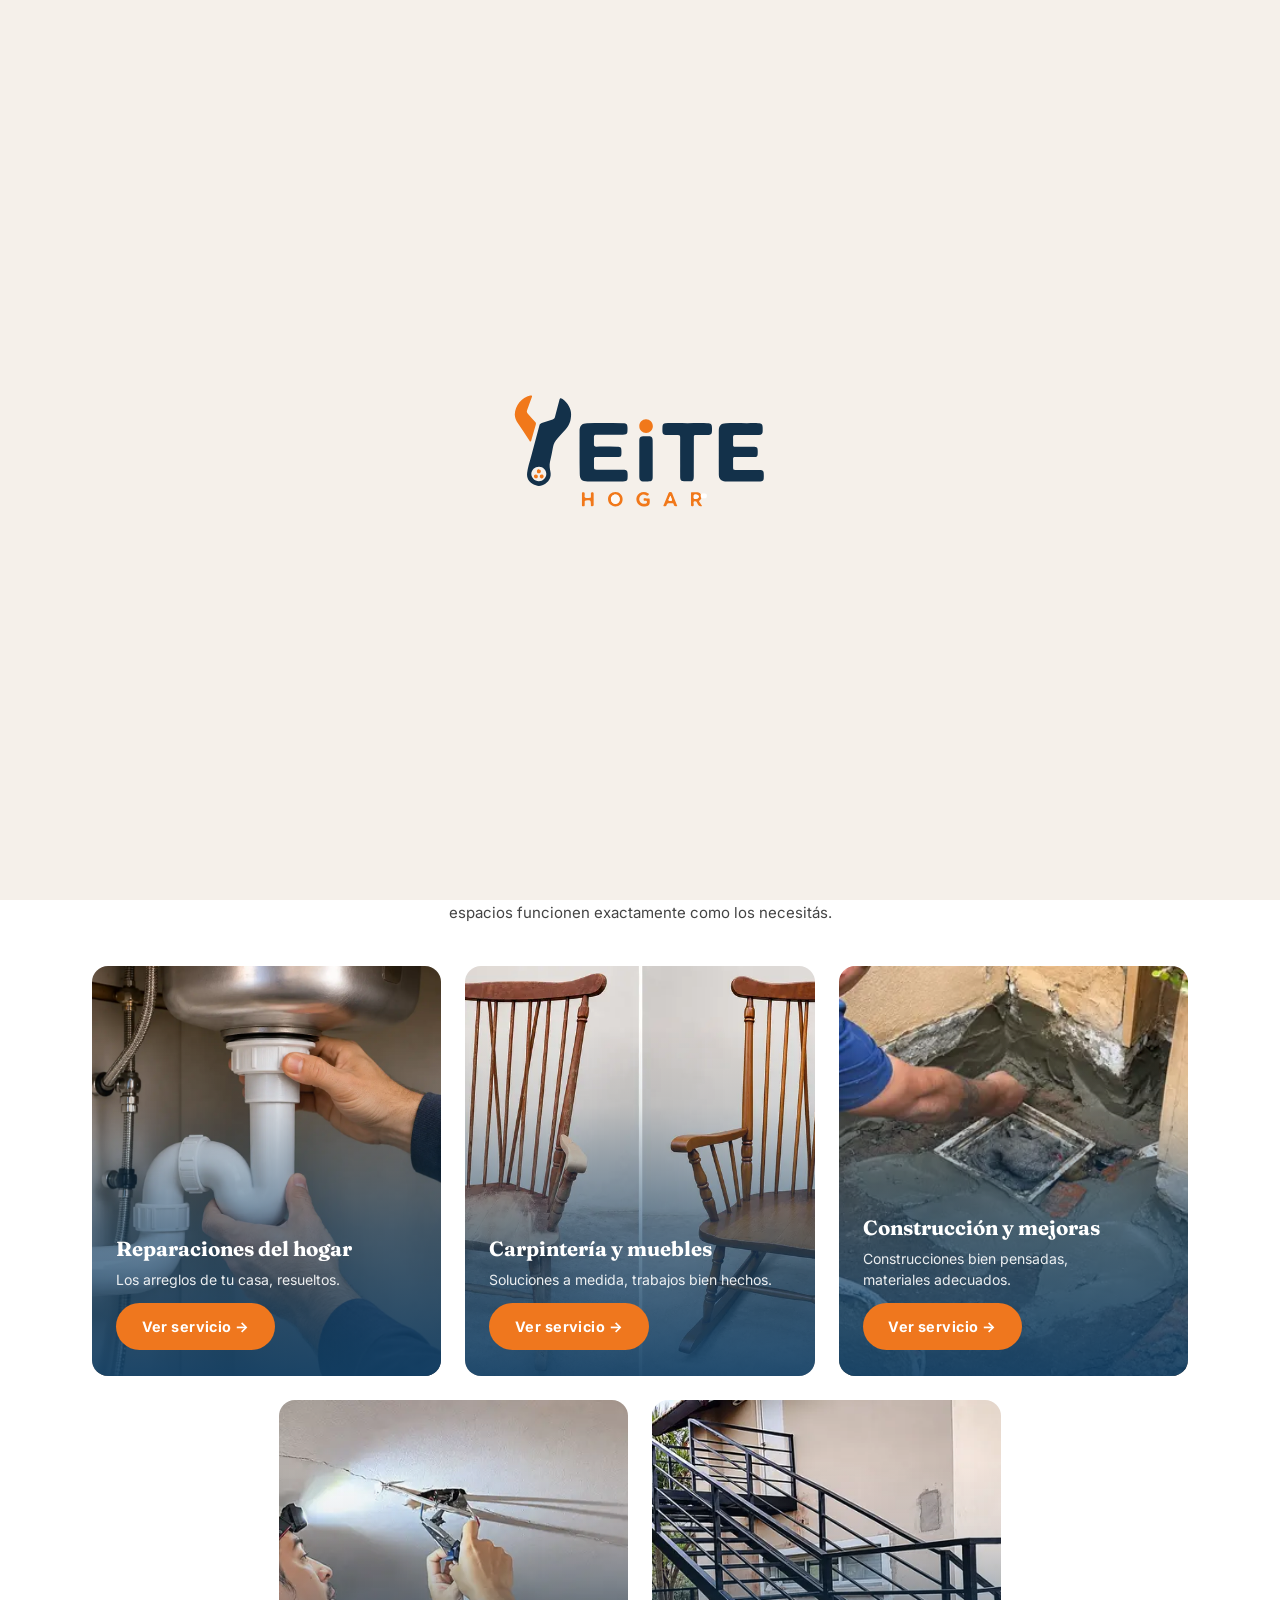
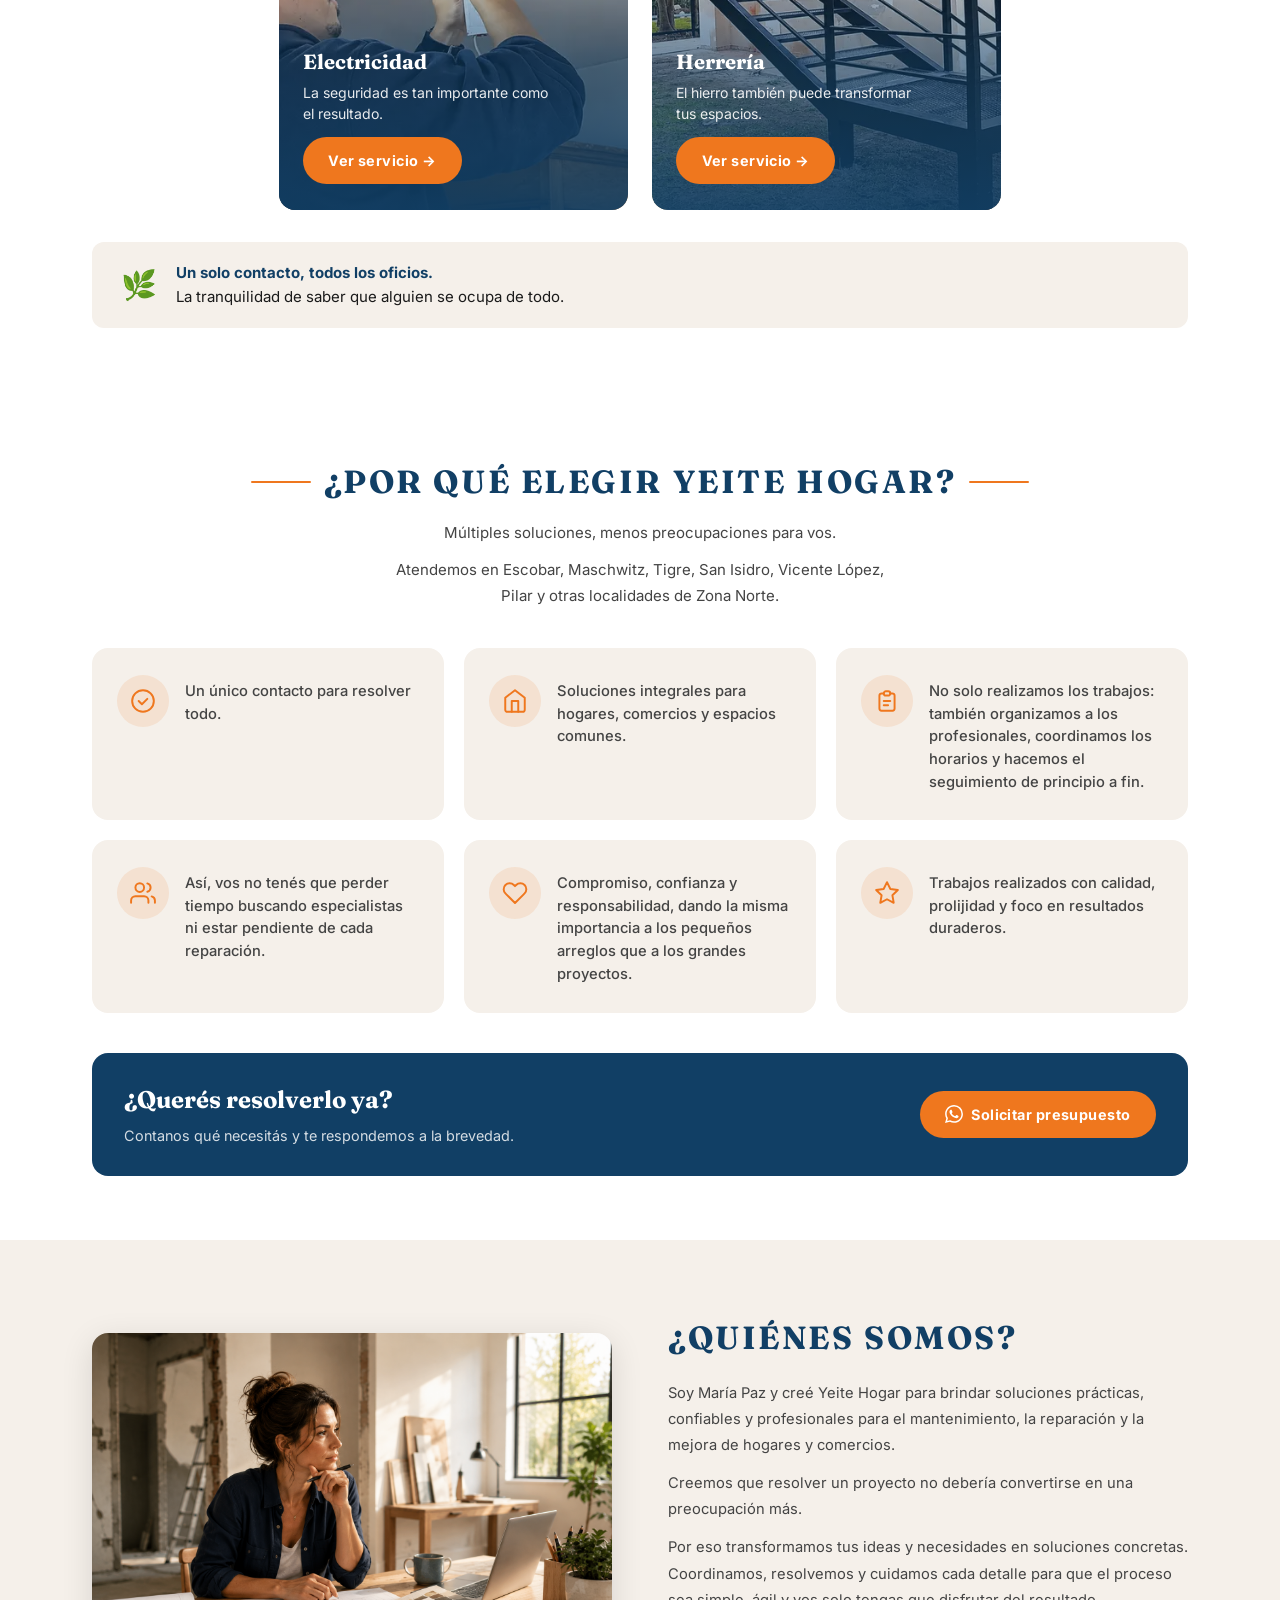
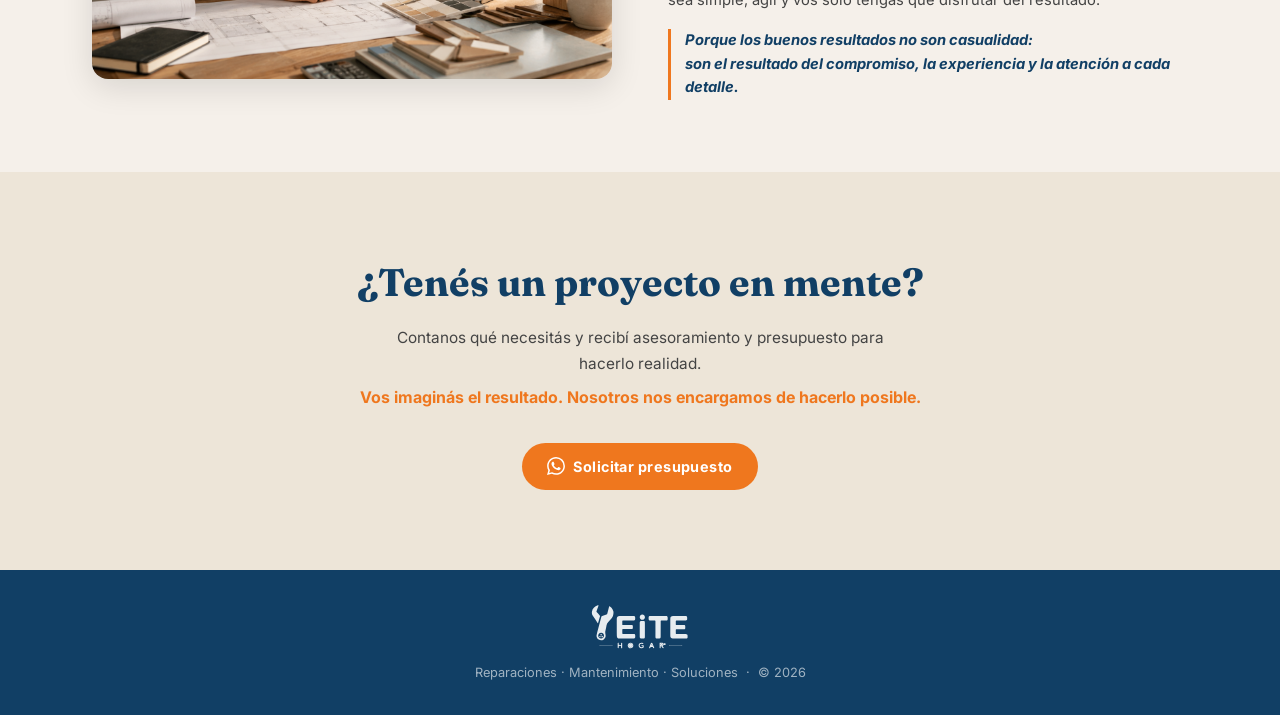
==== commit 3c4028d8: "Actualizar textos de home y paginas de servicios, renombrar albanileria a construccion-mejoras Reesc" ====
--- a/index.html
+++ b/index.html
@@ -172,7 +172,7 @@
           <ul class="nav-dropdown-menu">
             <li><a href="servicios/reparaciones-hogar.html">Reparaciones del hogar</a></li>
             <li><a href="servicios/carpinteria-muebles.html">Carpintería y muebles</a></li>
-            <li><a href="servicios/albanileria.html">Albañilería</a></li>
+            <li><a href="servicios/construccion-mejoras.html">Construcción y mejoras</a></li>
             <li><a href="servicios/electricidad.html">Electricidad</a></li>
             <li><a href="servicios/herreria.html">Herrería</a></li>
           </ul>
@@ -196,12 +196,12 @@
     <div class="hero-inner">
       <div class="hero-text">
         <h1 class="hero-headline">
-          Todo lo que tu hogar o comercio necesita,<br>
-          <span class="accent">resuelto en un solo lugar.</span>
+          Reparaciones, mantenimiento y soluciones<br>
+          <span class="accent">integrales para tu&nbsp;hogar.</span>
         </h1>
         <div class="hero-divider"></div>
-        <p class="hero-lead">Vos nos contás qué necesitás.<br>Nosotros nos ocupamos del resto.</p>
-        <p class="hero-sub">Realizamos reparaciones, instalaciones, mantenimiento y mejoras para hogares y comercios, ocupándonos de cada etapa del trabajo con compromiso, prolijidad y atención a los detalles.</p>
+        <p class="hero-lead">Vos nos contás qué necesita tu&nbsp;casa.<br>Nosotros nos ocupamos de&nbsp;todo.</p>
+        <p class="hero-sub">En YEITE HOGAR resolvemos los arreglos, reparaciones y mejoras de tu casa, desde pequeños trabajos cotidianos hasta proyectos de mayor&nbsp;envergadura.</p>
         <a href="https://wa.me/5491125984838?text=Hola%20Yeite%20Hogar%2C%20necesito%20un%20presupuesto." class="btn-orange" target="_blank" rel="noopener">
           <img src="assets/img/ico-whatsapp.svg" alt="">
           Solicitar presupuesto
@@ -238,7 +238,7 @@
           </picture>
           <div class="srv-photo-card-content">
             <h3>Reparaciones del hogar</h3>
-            <p>Esos arreglos que no pueden esperar.</p>
+            <p>Los arreglos de tu casa,&nbsp;resueltos.</p>
             <span class="srv-photo-card-cta btn-orange">Ver servicio →</span>
           </div>
         </a>
@@ -250,19 +250,19 @@
           </picture>
           <div class="srv-photo-card-content">
             <h3>Carpintería y muebles</h3>
-            <p>Tus muebles, como nuevos.</p>
+            <p>Soluciones a medida, trabajos bien&nbsp;hechos.</p>
             <span class="srv-photo-card-cta btn-orange">Ver servicio →</span>
           </div>
         </a>
 
-        <a class="srv-photo-card" href="servicios/albanileria.html">
+        <a class="srv-photo-card" href="servicios/construccion-mejoras.html">
           <picture class="srv-photo-card-media">
             <source srcset="assets/img/servicios-home/albanileria.webp" type="image/webp">
             <img src="assets/img/servicios-home/albanileria.jpg" alt="" loading="lazy" decoding="async">
           </picture>
           <div class="srv-photo-card-content">
-            <h3>Albañilería</h3>
-            <p>Reformas y construcción, bien hechas.</p>
+            <h3>Construcción y mejoras</h3>
+            <p>Construcciones bien pensadas, materiales&nbsp;adecuados.</p>
             <span class="srv-photo-card-cta btn-orange">Ver servicio →</span>
           </div>
         </a>
@@ -274,7 +274,7 @@
           </picture>
           <div class="srv-photo-card-content">
             <h3>Electricidad</h3>
-            <p>Instalaciones seguras, sin sorpresas.</p>
+            <p>La seguridad es tan importante como el&nbsp;resultado.</p>
             <span class="srv-photo-card-cta btn-orange">Ver servicio →</span>
           </div>
         </a>
@@ -286,7 +286,7 @@
           </picture>
           <div class="srv-photo-card-content">
             <h3>Herrería</h3>
-            <p>Estructuras metálicas con terminaciones prolijas.</p>
+            <p>El hierro también puede transformar tus&nbsp;espacios.</p>
             <span class="srv-photo-card-cta btn-orange">Ver servicio →</span>
           </div>
         </a>
@@ -295,8 +295,8 @@
 
       <div class="banner-cta">
         <div class="banner-cta-icon">🌿</div>
-        <p><strong>¿Tu proyecto requiere más de un servicio?</strong><br>
-        Nos encargamos de coordinar cada etapa para que no tengas que hacerlo vos.</p>
+        <p><strong>Un solo contacto, todos los oficios.</strong><br>
+        La tranquilidad de saber que alguien se ocupa de todo.</p>
       </div>
     </div>
   </section>
@@ -308,6 +308,8 @@
     <div class="porque-inner">
       <div class="section-header-center">
         <h2>¿Por qué elegir Yeite Hogar?</h2>
+        <p>Múltiples soluciones, menos preocupaciones para vos.</p>
+        <p>Atendemos en Escobar, Maschwitz, Tigre, San Isidro, Vicente López, Pilar y otras localidades de Zona Norte.</p>
       </div>
       <div class="porque-grid">
 
@@ -329,21 +331,21 @@
           <div class="porque-item-icon">
             <svg viewBox="0 0 24 24"><path d="M9 5H7a2 2 0 00-2 2v12a2 2 0 002 2h10a2 2 0 002-2V7a2 2 0 00-2-2h-2"/><rect x="9" y="3" width="6" height="4" rx="2"/><path d="M9 12h6M9 16h4"/></svg>
           </div>
-          <p>Organización y seguimiento de principio a fin.</p>
+          <p>No solo realizamos los trabajos: también organizamos a los profesionales, coordinamos los horarios y hacemos el seguimiento de principio a fin.</p>
         </div>
 
         <div class="porque-item">
           <div class="porque-item-icon">
             <svg viewBox="0 0 24 24"><path d="M17 21v-2a4 4 0 00-4-4H5a4 4 0 00-4 4v2"/><circle cx="9" cy="7" r="4"/><path d="M23 21v-2a4 4 0 00-3-3.87M16 3.13a4 4 0 010 7.75"/></svg>
           </div>
-          <p>Compromiso, responsabilidad y cumplimiento.</p>
+          <p>Así, vos no tenés que perder tiempo buscando especialistas ni estar pendiente de cada reparación.</p>
         </div>
 
         <div class="porque-item">
           <div class="porque-item-icon">
             <svg viewBox="0 0 24 24"><path d="M20.84 4.61a5.5 5.5 0 00-7.78 0L12 5.67l-1.06-1.06a5.5 5.5 0 00-7.78 7.78l1.06 1.06L12 21.23l7.78-7.78 1.06-1.06a5.5 5.5 0 000-7.78z"/></svg>
           </div>
-          <p>Atención cercana y personalizada.</p>
+          <p>Compromiso, confianza y responsabilidad, dando la misma importancia a los pequeños arreglos que a los grandes proyectos.</p>
         </div>
 
         <div class="porque-item">
@@ -394,9 +396,9 @@
        ══════════════════════════════════════════════ -->
   <section id="cta-final">
     <div class="cta-final-inner">
-      <h2>¿Tenés un proyecto en mente?</h2>
-      <p class="cta-sub">Contanos qué necesitás y recibí asesoramiento y presupuesto para hacerlo realidad.</p>
-      <span class="cta-accent">Vos imaginás el resultado. Nosotros nos encargamos de hacerlo posible.</span>
+      <h2>¿Tenés un proyecto en&nbsp;mente?</h2>
+      <p class="cta-sub">Contanos qué necesitás y recibí asesoramiento y presupuesto para hacerlo&nbsp;realidad.</p>
+      <span class="cta-accent">Vos imaginás el&nbsp;resultado. Nosotros nos encargamos de hacerlo&nbsp;posible.</span>
       <a href="https://wa.me/5491125984838?text=Hola%20Yeite%20Hogar%2C%20necesito%20un%20presupuesto." class="btn-orange" target="_blank" rel="noopener">
         <img src="assets/img/ico-whatsapp.svg" alt="">
         Solicitar presupuesto
--- a/assets/css/styles.css
+++ b/assets/css/styles.css
@@ -424,6 +424,29 @@
     .banner-cta p { font-size: .94rem; color: var(--ink); }
     .banner-cta p strong { color: var(--navy); }
 
+    /* Animación de ingreso al hacer scroll */
+    .fade-up {
+      opacity: 0; transform: translateY(28px);
+      transition: opacity .7s ease, transform .7s ease;
+    }
+    .fade-up.is-visible { opacity: 1; transform: translateY(0); }
+
+    .fade-left {
+      opacity: 0; transform: translateX(-32px);
+      transition: opacity .6s ease, transform .6s ease;
+    }
+    .fade-left.is-visible { opacity: 1; transform: translateX(0); }
+    .fade-left:nth-child(1) { transition-delay: 0s; }
+    .fade-left:nth-child(2) { transition-delay: .1s; }
+    .fade-left:nth-child(3) { transition-delay: .2s; }
+    .fade-left:nth-child(4) { transition-delay: .3s; }
+    .fade-left:nth-child(5) { transition-delay: .4s; }
+    .fade-left:nth-child(6) { transition-delay: .5s; }
+
+    @media (prefers-reduced-motion: reduce) {
+      .fade-up, .fade-left { opacity: 1; transform: none; transition: none; }
+    }
+
     /* ══════════════════════════════════════════════
        POR QUÉ ELEGIRNOS
        ══════════════════════════════════════════════ */
